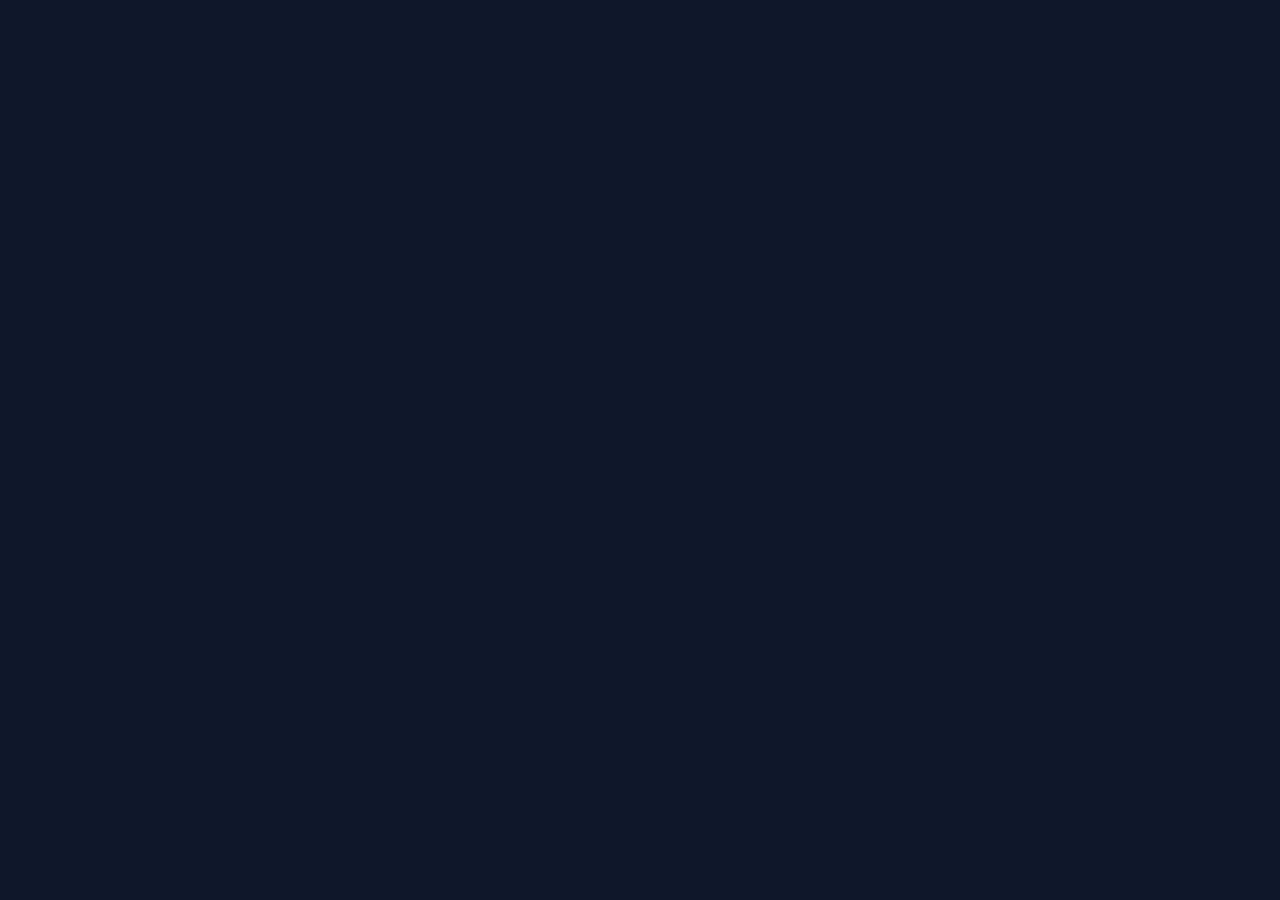
==== docs/index.html @ 6bbbca3d "add docs folder for GitHub Pages" ====
<!DOCTYPE html>
<html lang="en">
<head>
  <meta charset="UTF-8">
  <meta name="viewport" content="width=device-width, initial-scale=1.0">
  <title>SOC Alert Classification — SecureBERT 2.0</title>
  <link href="https://fonts.googleapis.com/css2?family=DM+Sans:wght@400;500;600;700&family=JetBrains+Mono:wght@400;500&display=swap" rel="stylesheet">
  <link rel="stylesheet" href="css/styles.css">
</head>
<body>
  <div id="app"></div>
  <script src="https://cdnjs.cloudflare.com/ajax/libs/react/18.2.0/umd/react.production.min.js"></script>
  <script src="https://cdnjs.cloudflare.com/ajax/libs/react-dom/18.2.0/umd/react-dom.production.min.js"></script>
  <script src="https://cdnjs.cloudflare.com/ajax/libs/babel-standalone/7.23.9/babel.min.js"></script>
  <script type="text/babel" src="js/sample_data.js"></script>
  <script type="text/babel" src="js/llm.js"></script>
  <script type="text/babel" src="js/components.js"></script>
  <script type="text/babel" src="js/app.js"></script>
</body>
</html>
---- docs/css/styles.css ----
* { margin: 0; padding: 0; box-sizing: border-box; }

body {
  background: #0f172a;
  color: #e2e8f0;
  font-family: 'DM Sans', sans-serif;
  padding: 24px;
  min-height: 100vh;
}

::-webkit-scrollbar { width: 6px; }
::-webkit-scrollbar-track { background: #1e293b; }
::-webkit-scrollbar-thumb { background: #475569; border-radius: 3px; }

.mono { font-family: 'JetBrains Mono', monospace; }
.container { max-width: 1280px; margin: 0 auto; }

/* ── Header ─────────────────────────────────────────────── */
.header { margin-bottom: 28px; }
.header h1 { font-size: 26px; font-weight: 700; color: #f1f5f9; display: inline; }
.header .model-tag { font-size: 13px; color: #64748b; font-family: 'JetBrains Mono', monospace; margin-left: 12px; }
.header .subtitle { font-size: 13px; color: #64748b; margin-top: 4px; }

/* ── Upload ─────────────────────────────────────────────── */
.upload-bar {
  display: flex;
  align-items: center;
  gap: 12px;
  padding: 12px 16px;
  background: #1e293b;
  border-radius: 10px;
  margin-bottom: 20px;
  border: 1px dashed #334155;
}
.upload-bar p { color: #94a3b8; font-size: 13px; flex: 1; }
.upload-btn {
  padding: 8px 20px;
  border-radius: 6px;
  border: 1px solid #6366f1;
  background: rgba(99, 102, 241, 0.1);
  color: #a5b4fc;
  font-size: 13px;
  font-weight: 500;
  cursor: pointer;
  font-family: 'DM Sans', sans-serif;
  transition: background 0.15s;
}
.upload-btn:hover { background: rgba(99, 102, 241, 0.2); }
.upload-status { font-size: 12px; color: #10b981; font-weight: 500; }

/* ── Stats ──────────────────────────────────────────────── */
.stats-grid { display: grid; grid-template-columns: repeat(4, 1fr); gap: 12px; margin-bottom: 24px; }
.stat-card { background: #1e293b; border-radius: 10px; padding: 16px 18px; }
.stat-card .label { font-size: 11px; color: #94a3b8; text-transform: uppercase; letter-spacing: 0.5px; margin-bottom: 6px; }
.stat-card .value { font-size: 28px; font-weight: 700; color: #f1f5f9; font-family: 'JetBrains Mono', monospace; }
.stat-card .sub { font-size: 12px; color: #64748b; margin-top: 2px; }
.stat-card.threat { border-left: 3px solid #ef4444; }
.stat-card.benign { border-left: 3px solid #10b981; }
.stat-card.accuracy { border-left: 3px solid #6366f1; }
.stat-card.speed { border-left: 3px solid #f59e0b; }

/* ── Filters ────────────────────────────────────────────── */
.filters { display: flex; gap: 8px; margin-bottom: 16px; flex-wrap: wrap; align-items: center; }
.filter-btn {
  padding: 6px 14px;
  border-radius: 6px;
  border: 1px solid #334155;
  background: transparent;
  color: #94a3b8;
  font-size: 13px;
  font-weight: 500;
  cursor: pointer;
  font-family: 'DM Sans', sans-serif;
  transition: all 0.15s;
}
.filter-btn:hover { border-color: #475569; color: #e2e8f0; }
.filter-btn.active { background: #334155; border-color: #475569; color: #f1f5f9; }
.divider { width: 1px; height: 24px; background: #334155; margin: 0 4px; }
.search-input {
  margin-left: auto;
  padding: 6px 12px;
  border-radius: 6px;
  border: 1px solid #334155;
  background: #0f172a;
  color: #e2e8f0;
  font-size: 13px;
  width: 220px;
  outline: none;
  font-family: 'DM Sans', sans-serif;
}
.search-input:focus { border-color: #6366f1; }
.result-count { font-size: 13px; color: #64748b; margin-bottom: 12px; }

/* ── Layout ─────────────────────────────────────────────── */
.main-layout { display: flex; gap: 16px; }
.table-section { flex: 1; transition: flex 0.2s; }
.table-section.with-detail { flex: 0 0 56%; }
.detail-section { flex: 0 0 42%; }

/* ── Alert Table ────────────────────────────────────────── */
.alert-table { background: #1e293b; border-radius: 10px; overflow: hidden; }
.table-header {
  display: grid;
  grid-template-columns: 54px 88px 1fr 96px 84px;
  padding: 10px 16px;
  border-bottom: 1px solid #334155;
  gap: 8px;
}
.table-header span {
  font-size: 11px;
  color: #94a3b8;
  text-transform: uppercase;
  letter-spacing: 0.5px;
  cursor: pointer;
  user-select: none;
  display: flex;
  align-items: center;
  gap: 3px;
}
.table-header span:hover { color: #e2e8f0; }
.table-body { max-height: 520px; overflow-y: auto; }

.alert-row {
  display: grid;
  grid-template-columns: 54px 88px 1fr 96px 84px;
  padding: 10px 16px;
  gap: 8px;
  border-bottom: 1px solid rgba(30, 41, 59, 0.6);
  cursor: pointer;
  align-items: center;
  transition: background 0.1s;
  border-left: 3px solid transparent;
}
.alert-row:hover { background: rgba(51, 65, 85, 0.3); }
.alert-row.selected { background: #334155; }
.alert-row.is-threat { border-left-color: #ef4444; }

.alert-row .id { font-size: 12px; color: #64748b; font-family: 'JetBrains Mono', monospace; }
.cat-badge { font-size: 11px; padding: 3px 8px; border-radius: 4px; font-weight: 600; text-align: center; }
.alert-text { font-size: 13px; color: #cbd5e1; overflow: hidden; text-overflow: ellipsis; white-space: nowrap; }
.conf-cell { text-align: center; }
.conf-value { font-size: 13px; font-family: 'JetBrains Mono', monospace; font-weight: 600; }
.conf-bar { width: 100%; height: 3px; background: #0f172a; border-radius: 2px; margin-top: 3px; }
.conf-bar-fill { height: 100%; border-radius: 2px; }
.verdict-badge { font-size: 12px; font-weight: 600; text-align: center; padding: 4px 10px; border-radius: 5px; }

/* ── Detail Panel ───────────────────────────────────────── */
.detail-panel { background: #1e293b; border-radius: 10px; padding: 20px; max-height: 580px; overflow-y: auto; }
.detail-top { display: flex; justify-content: space-between; align-items: flex-start; margin-bottom: 16px; }
.close-btn { background: none; border: none; color: #64748b; cursor: pointer; font-size: 20px; line-height: 1; padding: 0; }
.close-btn:hover { color: #e2e8f0; }
.detail-label { font-size: 11px; color: #94a3b8; text-transform: uppercase; letter-spacing: 0.5px; margin-bottom: 8px; }
.detail-alert-text {
  font-size: 13px;
  color: #cbd5e1;
  background: #0f172a;
  border-radius: 8px;
  padding: 12px;
  margin-bottom: 16px;
  font-family: 'JetBrains Mono', monospace;
  line-height: 1.6;
  word-break: break-all;
  max-height: 100px;
  overflow-y: auto;
}
.detail-metrics { display: grid; grid-template-columns: 1fr 1fr; gap: 8px; margin-bottom: 16px; }
.detail-metric { background: #0f172a; border-radius: 8px; padding: 10px; }
.detail-metric .dm-label { font-size: 11px; color: #64748b; margin-bottom: 2px; }
.detail-metric .dm-value { font-size: 20px; font-weight: 700; font-family: 'JetBrains Mono', monospace; }

.key-field { display: flex; gap: 8px; margin-bottom: 4px; font-size: 13px; }
.key-field .kf-label { color: #64748b; min-width: 110px; flex-shrink: 0; }
.key-field .kf-value { color: #cbd5e1; font-family: 'JetBrains Mono', monospace; font-size: 12px; }

.assessment-box {
  font-size: 13px;
  color: #e2e8f0;
  background: #0f172a;
  border-radius: 8px;
  padding: 12px;
  margin-bottom: 16px;
  line-height: 1.6;
}
.assessment-box.threat { border-left: 3px solid #ef4444; }
.assessment-box.benign { border-left: 3px solid #10b981; }
.assessment-box.ai { border-left: 3px solid #6366f1; }

.ai-btn {
  width: 100%;
  padding: 10px 16px;
  border-radius: 8px;
  border: 1px solid #475569;
  background: #1e293b;
  color: #e2e8f0;
  font-size: 13px;
  font-weight: 500;
  cursor: pointer;
  font-family: 'DM Sans', sans-serif;
  transition: all 0.15s;
}
.ai-btn:hover { background: #334155; }
.ai-btn:disabled { background: #334155; color: #64748b; cursor: not-allowed; }

/* ── Responsive ─────────────────────────────────────────── */
@media (max-width: 900px) {
  .stats-grid { grid-template-columns: repeat(2, 1fr); }
  .main-layout { flex-direction: column; }
  .table-section.with-detail { flex: 1; }
  .detail-section { flex: 1; }
}
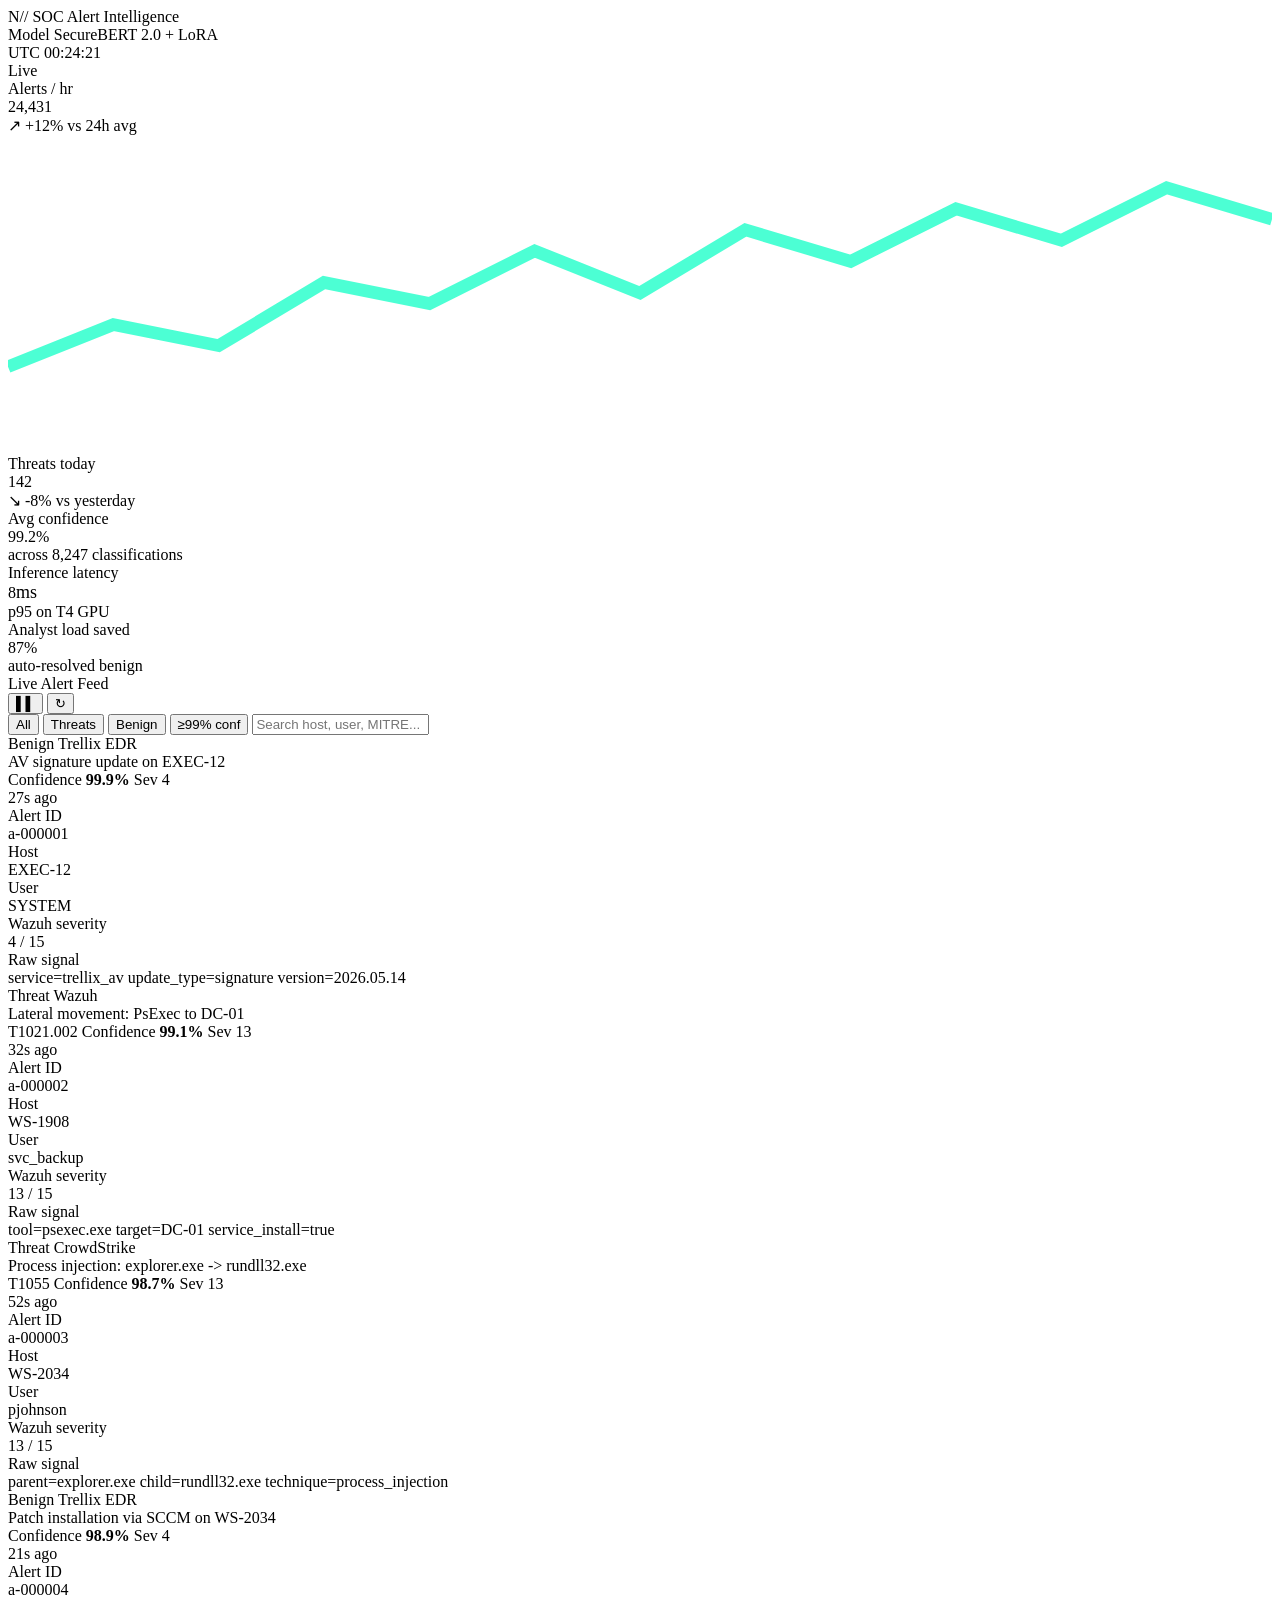
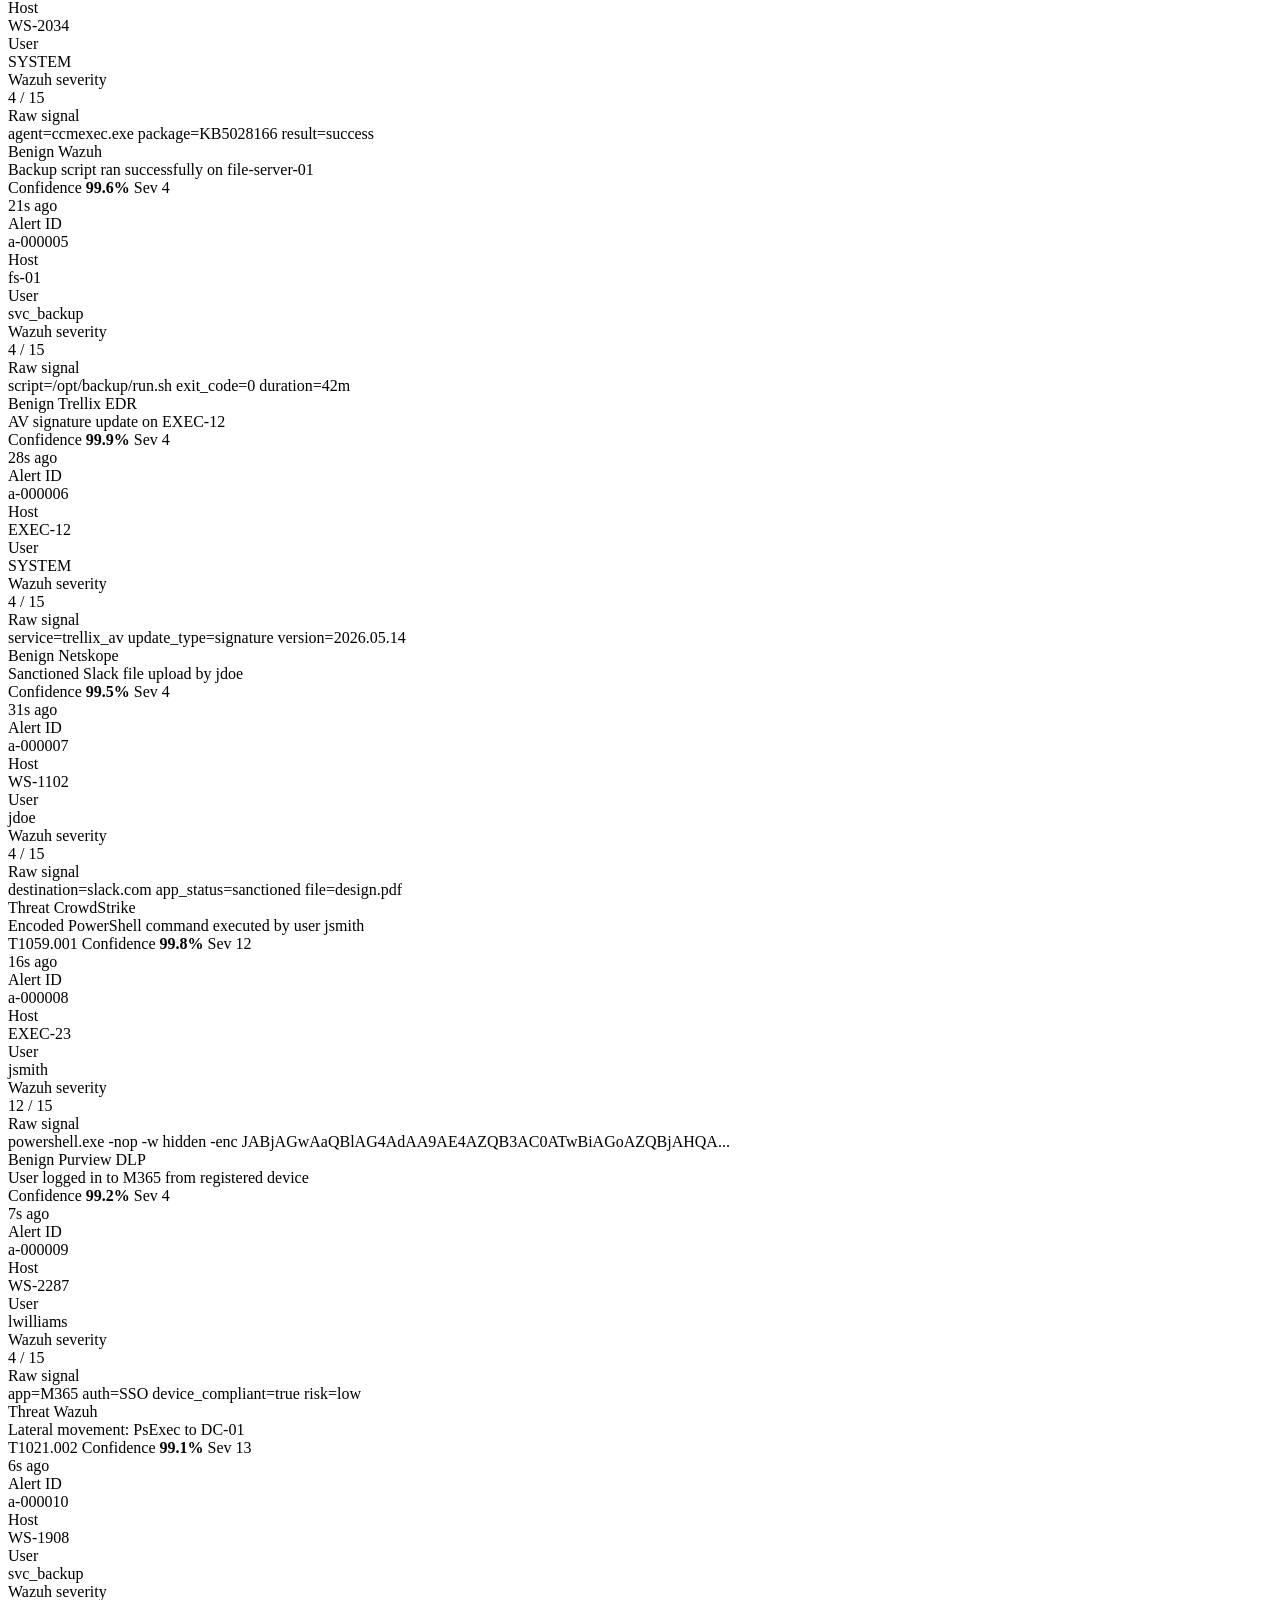
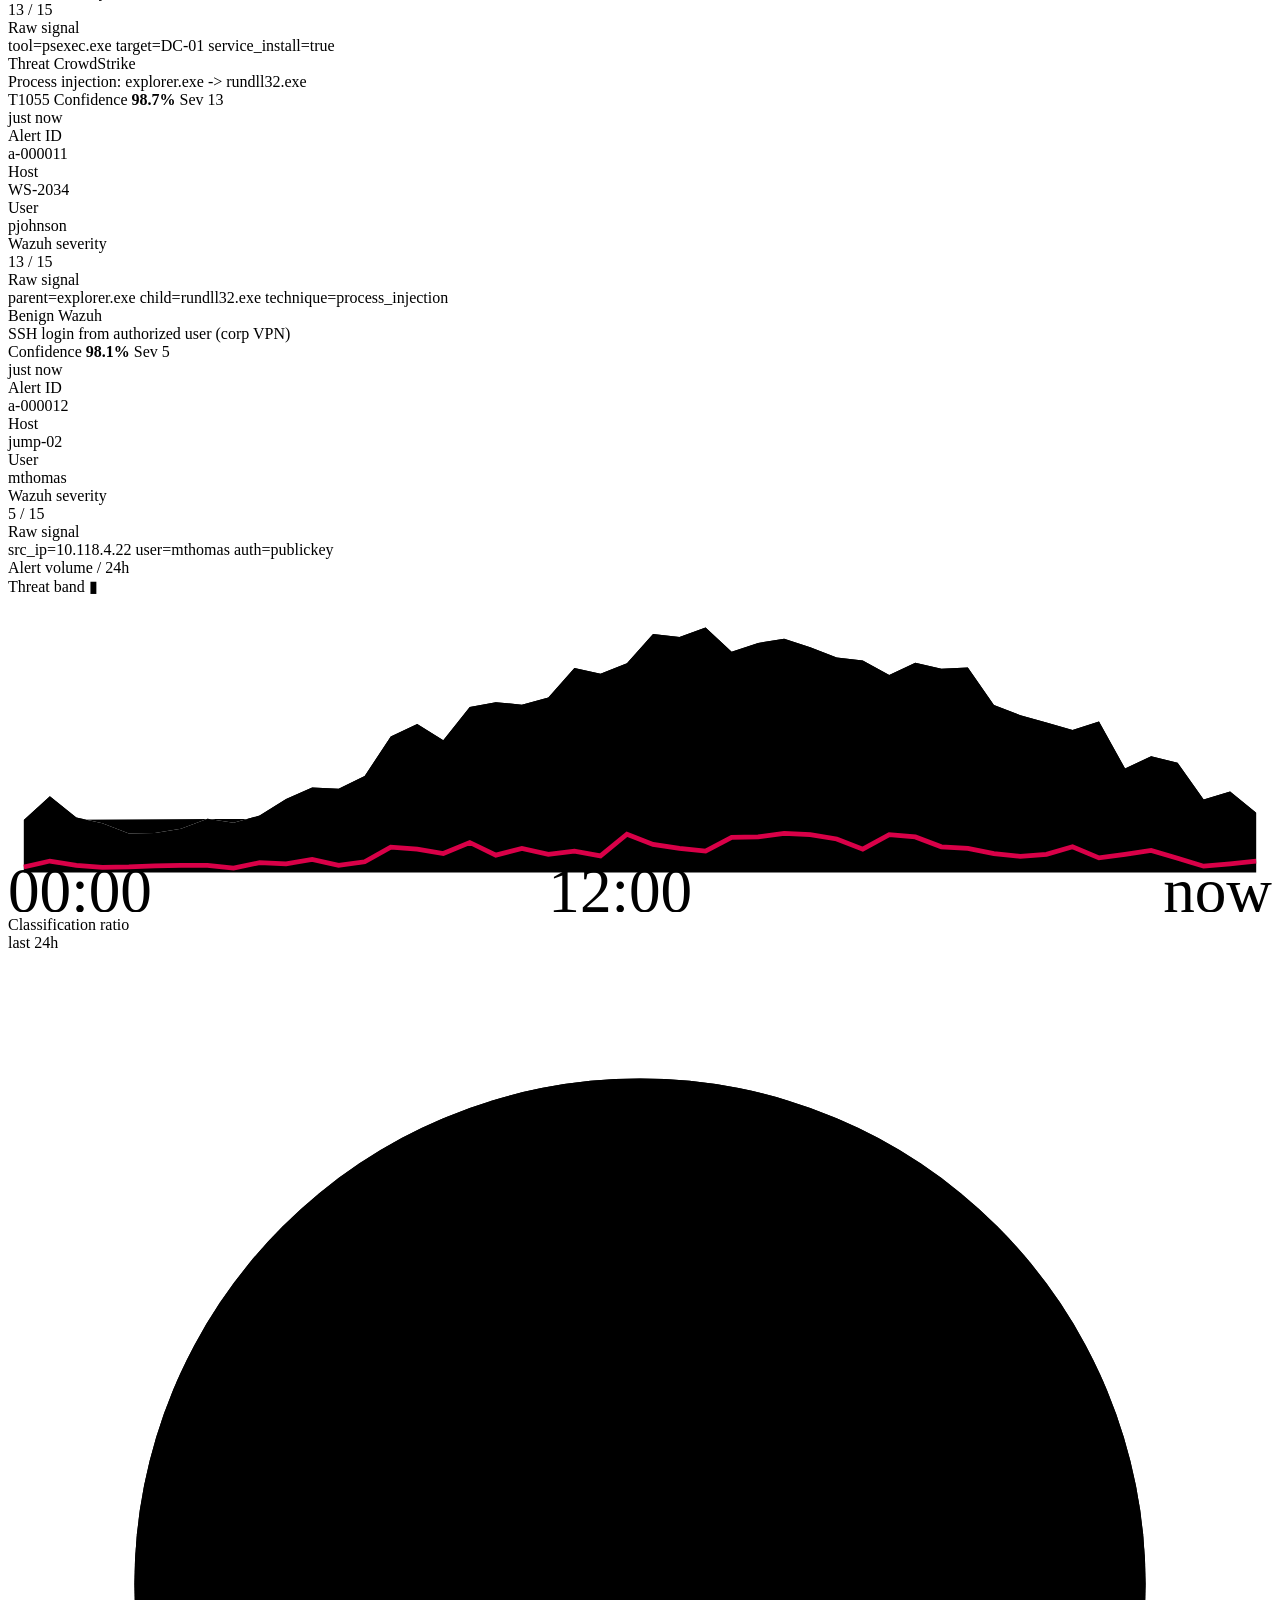
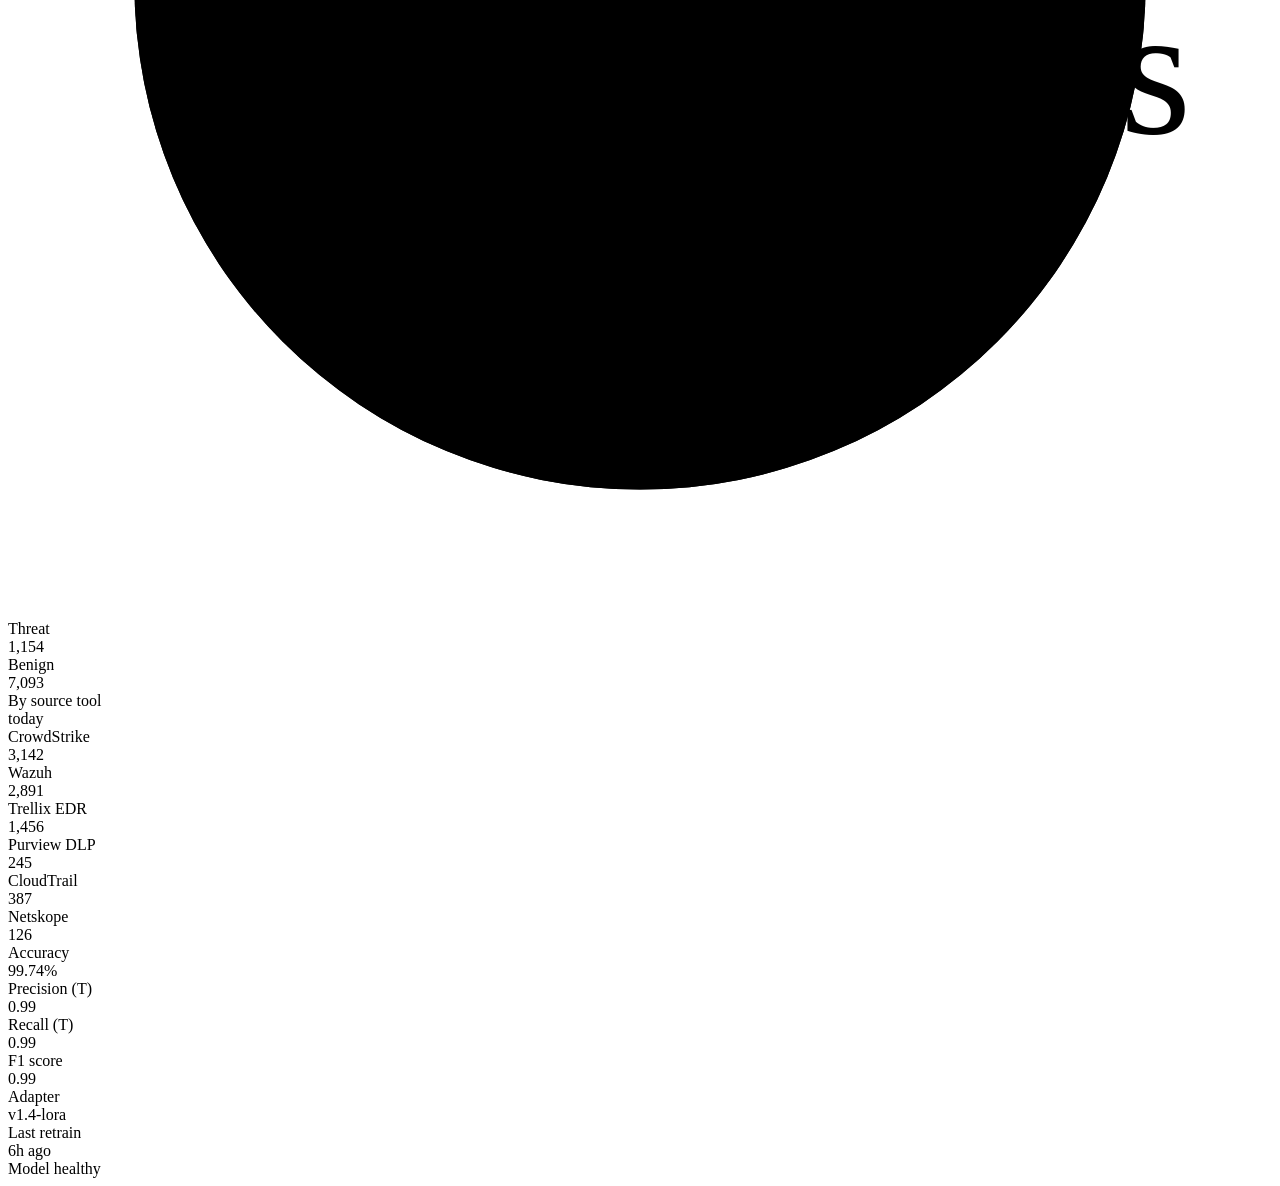
==== commit e0f8bc43: "feat(dashboard): cyberpunk SOC monitoring view with live feed simulation" ====
--- a/docs/index.html
+++ b/docs/index.html
@@ -1,20 +1,201 @@
 <!DOCTYPE html>
 <html lang="en">
 <head>
-  <meta charset="UTF-8">
-  <meta name="viewport" content="width=device-width, initial-scale=1.0">
-  <title>SOC Alert Classification — SecureBERT 2.0</title>
-  <link href="https://fonts.googleapis.com/css2?family=DM+Sans:wght@400;500;600;700&family=JetBrains+Mono:wght@400;500&display=swap" rel="stylesheet">
-  <link rel="stylesheet" href="css/styles.css">
+<meta charset="UTF-8">
+<meta name="viewport" content="width=device-width, initial-scale=1.0">
+<title>NAVITAS SOC // ALERT INTELLIGENCE</title>
+
+<link rel="preconnect" href="https://fonts.googleapis.com">
+<link rel="preconnect" href="https://fonts.gstatic.com" crossorigin>
+<link href="https://fonts.googleapis.com/css2?family=JetBrains+Mono:wght@300;400;500;600;700;800&family=Space+Mono:wght@400;700&display=swap" rel="stylesheet">
+
+<link rel="stylesheet" href="css/style.css">
 </head>
 <body>
-  <div id="app"></div>
-  <script src="https://cdnjs.cloudflare.com/ajax/libs/react/18.2.0/umd/react.production.min.js"></script>
-  <script src="https://cdnjs.cloudflare.com/ajax/libs/react-dom/18.2.0/umd/react-dom.production.min.js"></script>
-  <script src="https://cdnjs.cloudflare.com/ajax/libs/babel-standalone/7.23.9/babel.min.js"></script>
-  <script type="text/babel" src="js/sample_data.js"></script>
-  <script type="text/babel" src="js/llm.js"></script>
-  <script type="text/babel" src="js/components.js"></script>
-  <script type="text/babel" src="js/app.js"></script>
+<div class="app">
+
+  <header class="header">
+    <div class="brand">
+      <span class="brand-mark">N//</span>
+      <span class="brand-text">SOC Alert Intelligence</span>
+    </div>
+    <div class="header-meta">
+      <div class="meta-item">
+        <span class="meta-label">Model</span>
+        <span class="meta-value">SecureBERT 2.0 + LoRA</span>
+      </div>
+      <div class="meta-item">
+        <span class="meta-label">UTC</span>
+        <span class="meta-value" id="clock">--:--:--</span>
+      </div>
+      <div class="status">
+        <span class="status-dot"></span>
+        <span class="status-text">Live</span>
+      </div>
+    </div>
+  </header>
+
+  <section class="kpis">
+    <div class="kpi">
+      <div class="kpi-label">Alerts / hr</div>
+      <div class="kpi-value" id="kpi-volume">24,431</div>
+      <div class="kpi-meta">
+        <span class="kpi-delta up">&#8599; +12%</span>
+        <span>vs 24h avg</span>
+      </div>
+      <svg class="kpi-sparkline" viewBox="0 0 120 30" preserveAspectRatio="none">
+        <polyline points="0,22 10,18 20,20 30,14 40,16 50,11 60,15 70,9 80,12 90,7 100,10 110,5 120,8"
+          fill="none" stroke="#00ffc2" stroke-width="1.2" opacity="0.7"/>
+      </svg>
+    </div>
+    <div class="kpi">
+      <div class="kpi-label">Threats today</div>
+      <div class="kpi-value threat" id="kpi-threats">142</div>
+      <div class="kpi-meta">
+        <span class="kpi-delta down">&#8600; -8%</span>
+        <span>vs yesterday</span>
+      </div>
+    </div>
+    <div class="kpi">
+      <div class="kpi-label">Avg confidence</div>
+      <div class="kpi-value accent">99.2%</div>
+      <div class="kpi-meta">
+        <span>across 8,247 classifications</span>
+      </div>
+    </div>
+    <div class="kpi">
+      <div class="kpi-label">Inference latency</div>
+      <div class="kpi-value">8<span style="font-size:18px;color:var(--text-secondary)">ms</span></div>
+      <div class="kpi-meta">
+        <span>p95 on T4 GPU</span>
+      </div>
+    </div>
+    <div class="kpi">
+      <div class="kpi-label">Analyst load saved</div>
+      <div class="kpi-value accent">87%</div>
+      <div class="kpi-meta">
+        <span>auto-resolved benign</span>
+      </div>
+    </div>
+  </section>
+
+  <main class="main">
+
+    <div class="panel feed">
+      <div class="panel-header">
+        <div class="panel-title">Live Alert Feed</div>
+        <div class="panel-actions">
+          <button class="btn-icon active" id="play-toggle" title="Pause feed">&#9612;&#9612;</button>
+          <button class="btn-icon" id="refresh" title="Refresh">&#8635;</button>
+        </div>
+      </div>
+      <div class="feed-filters">
+        <button class="filter-chip active" data-filter="all">All</button>
+        <button class="filter-chip" data-filter="threat">Threats</button>
+        <button class="filter-chip" data-filter="benign">Benign</button>
+        <button class="filter-chip" data-filter="high">&#8805;99% conf</button>
+        <input type="text" class="search-input" placeholder="Search host, user, MITRE..." id="search">
+      </div>
+      <div class="feed-list" id="feed-list"></div>
+    </div>
+
+    <div class="panel charts">
+
+      <div class="chart-block">
+        <div class="chart-title-row">
+          <div class="chart-title">Alert volume / 24h</div>
+          <div class="chart-subtitle">Threat band <span style="color:var(--threat)">&#9646;</span></div>
+        </div>
+        <svg class="volume-chart" viewBox="0 0 320 80" preserveAspectRatio="none">
+          <defs>
+            <linearGradient id="volumeGradient" x1="0" y1="0" x2="0" y2="1">
+              <stop offset="0%" stop-color="#00ffc2" stop-opacity="0.35"/>
+              <stop offset="100%" stop-color="#00ffc2" stop-opacity="0"/>
+            </linearGradient>
+          </defs>
+          <line class="axis-line" x1="0" y1="70" x2="320" y2="70"/>
+          <path id="volume-area" class="area" d=""/>
+          <polyline id="volume-line" class="line" points=""/>
+          <polyline id="threat-line" points="" fill="none" stroke="#ff0055" stroke-width="1.2" opacity="0.85"/>
+          <text class="axis-label" x="0" y="80">00:00</text>
+          <text class="axis-label" x="155" y="80" text-anchor="middle">12:00</text>
+          <text class="axis-label" x="320" y="80" text-anchor="end">now</text>
+        </svg>
+      </div>
+
+      <div class="chart-block">
+        <div class="chart-title-row">
+          <div class="chart-title">Classification ratio</div>
+          <div class="chart-subtitle">last 24h</div>
+        </div>
+        <div class="donut-wrap">
+          <svg class="donut" viewBox="0 0 110 110">
+            <circle class="ring-bg" cx="55" cy="55" r="44"/>
+            <circle class="ring-threat" cx="55" cy="55" r="44"
+              stroke-dasharray="276.46" stroke-dashoffset="237" transform="rotate(-90 55 55)"/>
+            <g class="donut-center">
+              <text class="pct" x="55" y="52">14%</text>
+              <text class="lbl" x="55" y="68">Threats</text>
+            </g>
+          </svg>
+          <div class="donut-legend">
+            <div class="legend-row">
+              <div class="legend-label"><span class="legend-dot threat"></span>Threat</div>
+              <div class="legend-value">1,154</div>
+            </div>
+            <div class="legend-row">
+              <div class="legend-label"><span class="legend-dot benign"></span>Benign</div>
+              <div class="legend-value">7,093</div>
+            </div>
+          </div>
+        </div>
+      </div>
+
+      <div class="chart-block">
+        <div class="chart-title-row">
+          <div class="chart-title">By source tool</div>
+          <div class="chart-subtitle">today</div>
+        </div>
+        <div class="sources" id="sources"></div>
+      </div>
+
+    </div>
+  </main>
+
+  <section class="health-bar">
+    <div class="health-item">
+      <div class="health-label">Accuracy</div>
+      <div class="health-value good">99.74%</div>
+    </div>
+    <div class="health-item">
+      <div class="health-label">Precision (T)</div>
+      <div class="health-value">0.99</div>
+    </div>
+    <div class="health-item">
+      <div class="health-label">Recall (T)</div>
+      <div class="health-value">0.99</div>
+    </div>
+    <div class="health-item">
+      <div class="health-label">F1 score</div>
+      <div class="health-value">0.99</div>
+    </div>
+    <div class="health-item">
+      <div class="health-label">Adapter</div>
+      <div class="health-value">v1.4-lora</div>
+    </div>
+    <div class="health-item">
+      <div class="health-label">Last retrain</div>
+      <div class="health-value">6h ago</div>
+    </div>
+    <div class="health-status">
+      <span class="health-status-dot"></span>
+      <span class="health-status-text">Model healthy</span>
+    </div>
+  </section>
+
+</div>
+
+<script src="js/data.js"></script>
+<script src="js/dashboard.js"></script>
 </body>
 </html>
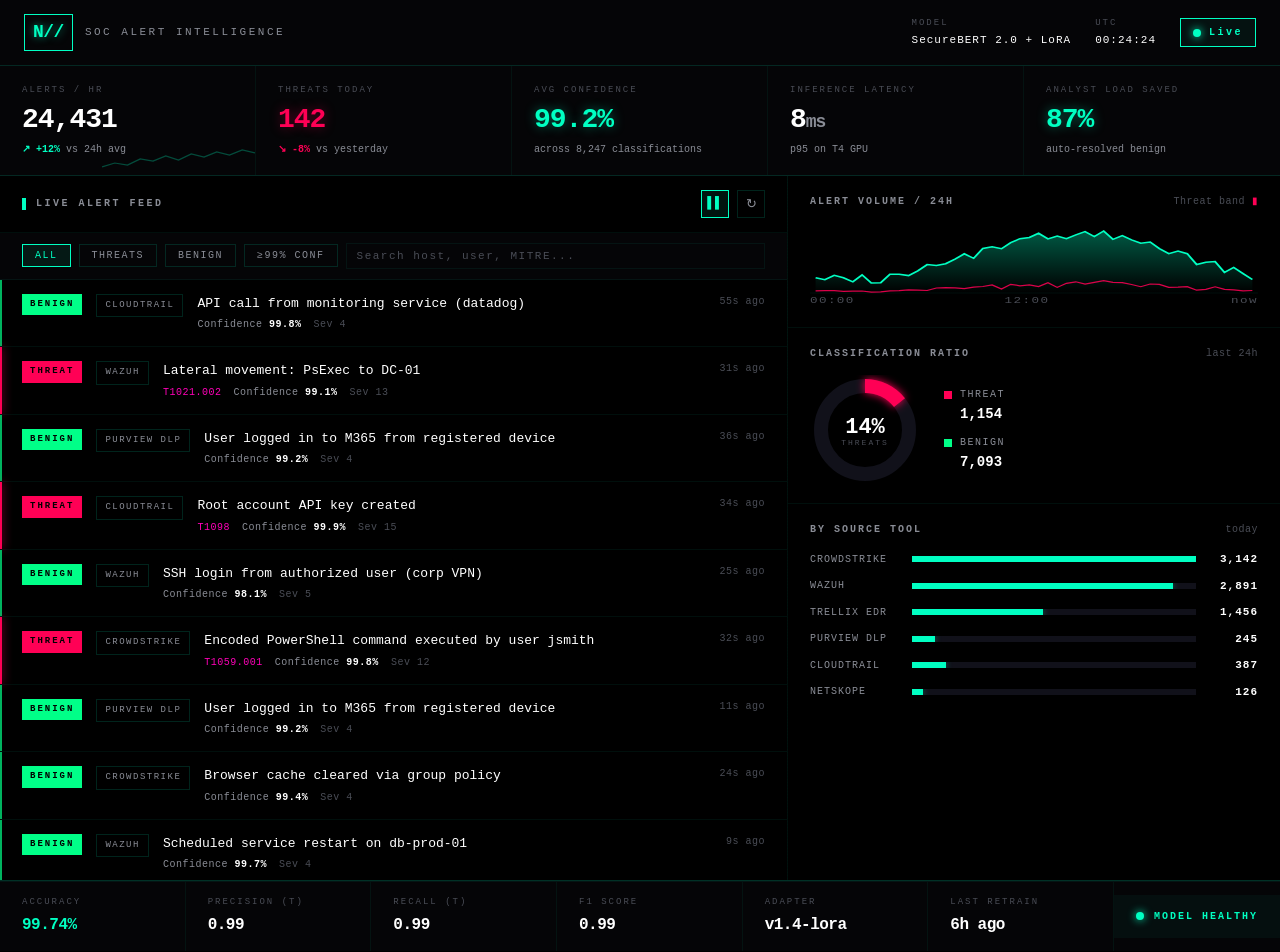
==== commit fc1dca9c: "css file name fixed" ====
--- a/docs/index.html
+++ b/docs/index.html
@@ -9,7 +9,7 @@
 <link rel="preconnect" href="https://fonts.gstatic.com" crossorigin>
 <link href="https://fonts.googleapis.com/css2?family=JetBrains+Mono:wght@300;400;500;600;700;800&family=Space+Mono:wght@400;700&display=swap" rel="stylesheet">
 
-<link rel="stylesheet" href="css/style.css">
+<link rel="stylesheet" href="css/styles.css">
 </head>
 <body>
 <div class="app">
--- a/docs/css/styles.css
+++ b/docs/css/styles.css
@@ -0,0 +1,931 @@
+/* ============================================================
+   NAVITAS SOC // ALERT INTELLIGENCE — STYLESHEET
+   ------------------------------------------------------------
+   Section index:
+     1. Theme tokens (CSS variables)
+     2. Base / reset
+     3. Atmosphere overlays (scanlines, glow)
+     4. Header
+     5. KPI strip
+     6. Main grid + panel chrome
+     7. Filters + search
+     8. Alert rows
+     9. Charts (volume, donut, sources)
+    10. Health footer
+    11. Responsive breakpoints
+    12. Micro-animations
+   ============================================================ */
+
+
+/* ============ 1. THEME TOKENS ============ */
+:root {
+  --bg: #000000;
+  --surface-0: #050507;
+  --surface-1: #0a0a0f;
+  --surface-2: #11111a;
+  --border-dim: rgba(0, 255, 194, 0.06);
+  --border: rgba(0, 255, 194, 0.14);
+  --border-bright: rgba(0, 255, 194, 0.32);
+  --text-primary: #ffffff;
+  --text-secondary: #8a8d96;
+  --text-dim: #4a4d56;
+  --accent: #00ffc2;
+  --accent-dim: #007a5d;
+  --threat: #ff0055;
+  --threat-dim: #80002a;
+  --benign: #00ff88;
+  --benign-dim: #007a40;
+  --warning: #ff00b8;
+  --amber: #ffb800;
+}
+
+
+/* ============ 2. BASE / RESET ============ */
+* {
+  margin: 0;
+  padding: 0;
+  box-sizing: border-box;
+}
+
+html, body {
+  background: var(--bg);
+  color: var(--text-primary);
+  font-family: 'JetBrains Mono', ui-monospace, 'SF Mono', monospace;
+  font-size: 13px;
+  line-height: 1.5;
+  -webkit-font-smoothing: antialiased;
+  overflow-x: hidden;
+  min-height: 100vh;
+}
+
+
+/* ============ 3. ATMOSPHERE OVERLAYS ============ */
+body::before {
+  content: '';
+  position: fixed;
+  inset: 0;
+  background-image: repeating-linear-gradient(
+    0deg,
+    rgba(0, 255, 194, 0.015) 0,
+    rgba(0, 255, 194, 0.015) 1px,
+    transparent 1px,
+    transparent 3px
+  );
+  pointer-events: none;
+  z-index: 1;
+}
+
+body::after {
+  content: '';
+  position: fixed;
+  inset: 0;
+  background: radial-gradient(ellipse at top, rgba(0, 255, 194, 0.04) 0%, transparent 50%);
+  pointer-events: none;
+  z-index: 0;
+}
+
+.app {
+  position: relative;
+  z-index: 2;
+  display: flex;
+  flex-direction: column;
+  min-height: 100vh;
+}
+
+
+/* ============ 4. HEADER ============ */
+.header {
+  display: flex;
+  align-items: center;
+  justify-content: space-between;
+  padding: 14px 24px;
+  border-bottom: 1px solid var(--border);
+  background: var(--surface-0);
+  position: sticky;
+  top: 0;
+  z-index: 10;
+}
+
+.brand {
+  display: flex;
+  align-items: center;
+  gap: 12px;
+}
+
+.brand-mark {
+  font-family: 'Space Mono', monospace;
+  font-weight: 700;
+  font-size: 18px;
+  color: var(--accent);
+  letter-spacing: -0.5px;
+  padding: 4px 8px;
+  border: 1px solid var(--accent);
+  text-shadow: 0 0 8px rgba(0, 255, 194, 0.6);
+}
+
+.brand-text {
+  font-size: 11px;
+  font-weight: 500;
+  letter-spacing: 2.5px;
+  color: var(--text-secondary);
+  text-transform: uppercase;
+}
+
+.header-meta {
+  display: flex;
+  align-items: center;
+  gap: 24px;
+  font-size: 11px;
+  letter-spacing: 1px;
+}
+
+.meta-item {
+  display: flex;
+  flex-direction: column;
+  gap: 2px;
+}
+
+.meta-label {
+  color: var(--text-dim);
+  font-size: 9px;
+  text-transform: uppercase;
+  letter-spacing: 2px;
+}
+
+.meta-value {
+  color: var(--text-primary);
+  font-weight: 500;
+}
+
+.status {
+  display: flex;
+  align-items: center;
+  gap: 8px;
+  padding: 6px 12px;
+  border: 1px solid var(--accent);
+  background: rgba(0, 255, 194, 0.05);
+}
+
+.status-dot {
+  width: 8px;
+  height: 8px;
+  background: var(--accent);
+  border-radius: 50%;
+  box-shadow: 0 0 8px var(--accent);
+  animation: pulse 1.6s ease-in-out infinite;
+}
+
+.status-text {
+  font-size: 10px;
+  font-weight: 700;
+  letter-spacing: 2.5px;
+  color: var(--accent);
+}
+
+
+/* ============ 5. KPI STRIP ============ */
+.kpis {
+  display: grid;
+  grid-template-columns: repeat(5, 1fr);
+  gap: 0;
+  border-bottom: 1px solid var(--border);
+  background: var(--surface-0);
+}
+
+.kpi {
+  padding: 18px 22px;
+  border-right: 1px solid var(--border-dim);
+  position: relative;
+  overflow: hidden;
+}
+
+.kpi:last-child {
+  border-right: none;
+}
+
+.kpi-label {
+  font-size: 9px;
+  font-weight: 500;
+  letter-spacing: 2px;
+  color: var(--text-dim);
+  text-transform: uppercase;
+  margin-bottom: 8px;
+}
+
+.kpi-value {
+  font-family: 'Space Mono', monospace;
+  font-size: 28px;
+  font-weight: 700;
+  color: var(--text-primary);
+  letter-spacing: -1px;
+  line-height: 1;
+}
+
+.kpi-value.accent {
+  color: var(--accent);
+  text-shadow: 0 0 12px rgba(0, 255, 194, 0.4);
+}
+
+.kpi-value.threat {
+  color: var(--threat);
+  text-shadow: 0 0 12px rgba(255, 0, 85, 0.4);
+}
+
+.kpi-meta {
+  display: flex;
+  align-items: center;
+  gap: 6px;
+  margin-top: 8px;
+  font-size: 10px;
+  color: var(--text-secondary);
+}
+
+.kpi-delta {
+  font-weight: 600;
+}
+
+.kpi-delta.up { color: var(--accent); }
+.kpi-delta.down { color: var(--threat); }
+
+.kpi-sparkline {
+  position: absolute;
+  bottom: 0;
+  right: 0;
+  width: 60%;
+  height: 30px;
+  opacity: 0.4;
+}
+
+
+/* ============ 6. MAIN GRID + PANEL CHROME ============ */
+.main {
+  flex: 1;
+  display: grid;
+  grid-template-columns: 1.6fr 1fr;
+  gap: 1px;
+  background: var(--border-dim);
+  border-bottom: 1px solid var(--border);
+}
+
+.panel {
+  background: var(--bg);
+  display: flex;
+  flex-direction: column;
+}
+
+.panel-header {
+  display: flex;
+  align-items: center;
+  justify-content: space-between;
+  padding: 14px 22px;
+  border-bottom: 1px solid var(--border-dim);
+}
+
+.panel-title {
+  display: flex;
+  align-items: center;
+  gap: 10px;
+  font-size: 10px;
+  font-weight: 600;
+  letter-spacing: 2.5px;
+  color: var(--text-secondary);
+  text-transform: uppercase;
+}
+
+.panel-title::before {
+  content: '';
+  width: 4px;
+  height: 12px;
+  background: var(--accent);
+}
+
+.panel-actions {
+  display: flex;
+  gap: 8px;
+}
+
+.btn-icon {
+  width: 28px;
+  height: 28px;
+  display: flex;
+  align-items: center;
+  justify-content: center;
+  background: transparent;
+  border: 1px solid var(--border);
+  color: var(--text-secondary);
+  cursor: pointer;
+  font-family: inherit;
+  font-size: 13px;
+  transition: all 0.15s;
+}
+
+.btn-icon:hover {
+  border-color: var(--accent);
+  color: var(--accent);
+}
+
+.btn-icon.active {
+  border-color: var(--accent);
+  color: var(--accent);
+  background: rgba(0, 255, 194, 0.08);
+}
+
+
+/* ============ 7. FILTERS + SEARCH ============ */
+.feed-filters {
+  display: flex;
+  align-items: center;
+  gap: 8px;
+  padding: 10px 22px;
+  border-bottom: 1px solid var(--border-dim);
+  background: var(--surface-0);
+}
+
+.filter-chip {
+  padding: 5px 12px;
+  background: transparent;
+  border: 1px solid var(--border);
+  color: var(--text-secondary);
+  font-family: inherit;
+  font-size: 10px;
+  letter-spacing: 1.5px;
+  text-transform: uppercase;
+  cursor: pointer;
+  transition: all 0.15s;
+}
+
+.filter-chip:hover {
+  border-color: var(--border-bright);
+  color: var(--text-primary);
+}
+
+.filter-chip.active {
+  border-color: var(--accent);
+  background: rgba(0, 255, 194, 0.08);
+  color: var(--accent);
+}
+
+.filter-chip.active.threats {
+  border-color: var(--threat);
+  background: rgba(255, 0, 85, 0.08);
+  color: var(--threat);
+}
+
+.search-input {
+  flex: 1;
+  background: transparent;
+  border: 1px solid var(--border-dim);
+  color: var(--text-primary);
+  font-family: inherit;
+  font-size: 11px;
+  padding: 6px 10px;
+  letter-spacing: 1px;
+  outline: none;
+  transition: border-color 0.15s;
+}
+
+.search-input:focus {
+  border-color: var(--accent);
+}
+
+.search-input::placeholder {
+  color: var(--text-dim);
+  letter-spacing: 1.5px;
+}
+
+
+/* ============ 8. ALERT ROWS ============ */
+.feed-list {
+  flex: 1;
+  overflow-y: auto;
+  max-height: 600px;
+}
+
+.feed-list::-webkit-scrollbar {
+  width: 8px;
+}
+
+.feed-list::-webkit-scrollbar-track {
+  background: var(--surface-0);
+}
+
+.feed-list::-webkit-scrollbar-thumb {
+  background: var(--border);
+}
+
+.alert {
+  display: grid;
+  grid-template-columns: auto auto 1fr auto;
+  align-items: start;
+  gap: 14px;
+  padding: 14px 22px;
+  border-bottom: 1px solid var(--border-dim);
+  cursor: pointer;
+  transition: background 0.15s;
+  position: relative;
+  animation: slideIn 0.35s ease-out;
+}
+
+.alert:hover {
+  background: var(--surface-0);
+}
+
+.alert.expanded {
+  background: var(--surface-1);
+}
+
+.alert::before {
+  content: '';
+  position: absolute;
+  left: 0;
+  top: 0;
+  bottom: 0;
+  width: 2px;
+  background: var(--threat);
+  opacity: 0;
+}
+
+.alert.threat::before {
+  background: var(--threat);
+  opacity: 1;
+  box-shadow: 0 0 10px var(--threat);
+}
+
+.alert.benign::before {
+  background: var(--benign);
+  opacity: 0.7;
+}
+
+.badge {
+  font-size: 9px;
+  font-weight: 700;
+  letter-spacing: 2px;
+  padding: 4px 8px;
+  text-transform: uppercase;
+  white-space: nowrap;
+}
+
+.badge.threat {
+  background: var(--threat);
+  color: #000;
+}
+
+.badge.benign {
+  background: var(--benign);
+  color: #000;
+}
+
+.badge.source {
+  background: transparent;
+  border: 1px solid var(--border);
+  color: var(--text-secondary);
+  font-weight: 500;
+  letter-spacing: 1.5px;
+}
+
+.alert-content {
+  min-width: 0;
+}
+
+.alert-title {
+  font-size: 13px;
+  color: var(--text-primary);
+  font-weight: 500;
+  overflow: hidden;
+  text-overflow: ellipsis;
+  white-space: nowrap;
+}
+
+.alert-meta {
+  display: flex;
+  align-items: center;
+  gap: 12px;
+  margin-top: 4px;
+  font-size: 10px;
+  color: var(--text-dim);
+  letter-spacing: 0.5px;
+}
+
+.alert-meta .mitre {
+  color: var(--warning);
+  font-weight: 500;
+}
+
+.alert-meta .confidence {
+  color: var(--text-secondary);
+}
+
+.alert-meta .confidence strong {
+  color: var(--text-primary);
+  font-weight: 600;
+}
+
+.alert-time {
+  font-size: 10px;
+  color: var(--text-dim);
+  white-space: nowrap;
+  letter-spacing: 0.5px;
+  text-align: right;
+  min-width: 60px;
+}
+
+.alert-detail {
+  display: none;
+  grid-column: 1 / -1;
+  padding: 16px 0 4px;
+  margin-top: 8px;
+  border-top: 1px solid var(--border-dim);
+}
+
+.alert.expanded .alert-detail {
+  display: grid;
+  grid-template-columns: 1fr 1fr;
+  gap: 16px 32px;
+}
+
+.detail-field {
+  display: flex;
+  flex-direction: column;
+  gap: 4px;
+}
+
+.detail-label {
+  font-size: 9px;
+  letter-spacing: 2px;
+  color: var(--text-dim);
+  text-transform: uppercase;
+}
+
+.detail-value {
+  font-size: 11px;
+  color: var(--text-primary);
+  word-break: break-all;
+}
+
+.detail-value.raw {
+  font-family: 'JetBrains Mono', monospace;
+  font-size: 10px;
+  color: var(--text-secondary);
+  background: var(--surface-1);
+  padding: 8px 10px;
+  border-left: 2px solid var(--accent);
+  white-space: pre-wrap;
+}
+
+.detail-field.full {
+  grid-column: 1 / -1;
+}
+
+
+/* ============ 9. CHARTS (volume, donut, sources) ============ */
+.charts {
+  display: flex;
+  flex-direction: column;
+}
+
+.chart-block {
+  padding: 18px 22px;
+  border-bottom: 1px solid var(--border-dim);
+}
+
+.chart-block:last-child {
+  border-bottom: none;
+  flex: 1;
+}
+
+.chart-title-row {
+  display: flex;
+  align-items: baseline;
+  justify-content: space-between;
+  margin-bottom: 14px;
+}
+
+.chart-title {
+  font-size: 10px;
+  font-weight: 600;
+  letter-spacing: 2px;
+  color: var(--text-secondary);
+  text-transform: uppercase;
+}
+
+.chart-subtitle {
+  font-size: 10px;
+  color: var(--text-dim);
+  letter-spacing: 0.5px;
+}
+
+/* Volume area chart */
+.volume-chart {
+  width: 100%;
+  height: 80px;
+}
+
+.volume-chart .area {
+  fill: url(#volumeGradient);
+}
+
+.volume-chart .line {
+  fill: none;
+  stroke: var(--accent);
+  stroke-width: 1.5;
+}
+
+.volume-chart .axis-line {
+  stroke: var(--border-dim);
+  stroke-width: 1;
+}
+
+.volume-chart .axis-label {
+  fill: var(--text-dim);
+  font-family: 'JetBrains Mono', monospace;
+  font-size: 9px;
+  letter-spacing: 1px;
+}
+
+/* Donut */
+.donut-wrap {
+  display: flex;
+  align-items: center;
+  gap: 24px;
+}
+
+.donut {
+  width: 110px;
+  height: 110px;
+  flex-shrink: 0;
+}
+
+.donut .ring-bg {
+  fill: none;
+  stroke: var(--surface-2);
+  stroke-width: 14;
+}
+
+.donut .ring-threat {
+  fill: none;
+  stroke: var(--threat);
+  stroke-width: 14;
+  stroke-linecap: butt;
+  filter: drop-shadow(0 0 4px var(--threat));
+}
+
+.donut-center {
+  text-anchor: middle;
+  dominant-baseline: middle;
+}
+
+.donut-center .pct {
+  font-family: 'Space Mono', monospace;
+  font-size: 22px;
+  font-weight: 700;
+  fill: var(--text-primary);
+}
+
+.donut-center .lbl {
+  font-size: 8px;
+  letter-spacing: 2px;
+  fill: var(--text-dim);
+  text-transform: uppercase;
+}
+
+.donut-legend {
+  display: flex;
+  flex-direction: column;
+  gap: 10px;
+  flex: 1;
+}
+
+.legend-row {
+  display: flex;
+  flex-direction: column;
+  gap: 2px;
+}
+
+.legend-label {
+  display: flex;
+  align-items: center;
+  gap: 8px;
+  font-size: 10px;
+  letter-spacing: 1.5px;
+  color: var(--text-secondary);
+  text-transform: uppercase;
+}
+
+.legend-dot {
+  width: 8px;
+  height: 8px;
+}
+
+.legend-dot.threat { background: var(--threat); }
+.legend-dot.benign { background: var(--benign); }
+
+.legend-value {
+  font-family: 'Space Mono', monospace;
+  font-size: 14px;
+  font-weight: 700;
+  color: var(--text-primary);
+  margin-left: 16px;
+}
+
+/* Source bars */
+.sources {
+  display: flex;
+  flex-direction: column;
+  gap: 10px;
+}
+
+.source-row {
+  display: grid;
+  grid-template-columns: 90px 1fr 50px;
+  align-items: center;
+  gap: 12px;
+  font-size: 10px;
+  letter-spacing: 1px;
+}
+
+.source-name {
+  color: var(--text-secondary);
+  text-transform: uppercase;
+}
+
+.source-bar {
+  height: 6px;
+  background: var(--surface-2);
+  position: relative;
+  overflow: hidden;
+}
+
+.source-fill {
+  height: 100%;
+  background: var(--accent);
+  box-shadow: 0 0 6px rgba(0, 255, 194, 0.4);
+  transition: width 0.6s cubic-bezier(0.2, 0.8, 0.2, 1);
+}
+
+.source-value {
+  font-family: 'Space Mono', monospace;
+  font-weight: 700;
+  color: var(--text-primary);
+  text-align: right;
+  font-size: 11px;
+}
+
+
+/* ============ 10. HEALTH FOOTER ============ */
+.health-bar {
+  display: grid;
+  grid-template-columns: repeat(6, 1fr) auto;
+  align-items: center;
+  gap: 0;
+  padding: 0;
+  background: var(--surface-0);
+  border-top: 1px solid var(--border-dim);
+}
+
+.health-item {
+  padding: 14px 22px;
+  border-right: 1px solid var(--border-dim);
+}
+
+.health-label {
+  font-size: 9px;
+  letter-spacing: 2px;
+  color: var(--text-dim);
+  text-transform: uppercase;
+  margin-bottom: 4px;
+}
+
+.health-value {
+  font-family: 'Space Mono', monospace;
+  font-size: 16px;
+  font-weight: 700;
+  color: var(--text-primary);
+  letter-spacing: -0.5px;
+}
+
+.health-value.good {
+  color: var(--accent);
+}
+
+.health-status {
+  padding: 14px 22px;
+  display: flex;
+  align-items: center;
+  gap: 10px;
+  background: rgba(0, 255, 194, 0.04);
+}
+
+.health-status-dot {
+  width: 8px;
+  height: 8px;
+  background: var(--accent);
+  border-radius: 50%;
+  box-shadow: 0 0 8px var(--accent);
+  animation: pulse 2s ease-in-out infinite;
+}
+
+.health-status-text {
+  font-size: 10px;
+  letter-spacing: 2px;
+  color: var(--accent);
+  text-transform: uppercase;
+  font-weight: 600;
+}
+
+
+/* ============ 11. RESPONSIVE BREAKPOINTS ============ */
+@media (max-width: 1100px) {
+  .main {
+    grid-template-columns: 1fr;
+  }
+  .kpis {
+    grid-template-columns: repeat(3, 1fr);
+  }
+  .kpi:nth-child(n+4) {
+    border-top: 1px solid var(--border-dim);
+  }
+  .health-bar {
+    grid-template-columns: repeat(3, 1fr);
+  }
+  .health-item:nth-child(n+4) {
+    border-top: 1px solid var(--border-dim);
+  }
+  .health-status {
+    grid-column: 1 / -1;
+    border-top: 1px solid var(--border-dim);
+    justify-content: center;
+  }
+}
+
+@media (max-width: 640px) {
+  .header {
+    padding: 12px 16px;
+    flex-direction: column;
+    gap: 12px;
+    align-items: flex-start;
+  }
+  .header-meta {
+    gap: 16px;
+  }
+  .kpis {
+    grid-template-columns: repeat(2, 1fr);
+  }
+  .kpi {
+    padding: 14px 16px;
+  }
+  .kpi-value {
+    font-size: 22px;
+  }
+  .feed-filters {
+    flex-wrap: wrap;
+    padding: 10px 16px;
+  }
+  .search-input {
+    flex-basis: 100%;
+    order: 99;
+  }
+  .alert {
+    padding: 12px 16px;
+    grid-template-columns: auto 1fr auto;
+    gap: 10px;
+  }
+  .alert .badge.source {
+    grid-column: 2;
+    grid-row: 2;
+    justify-self: start;
+  }
+  .alert.expanded .alert-detail {
+    grid-template-columns: 1fr;
+  }
+  .panel-header {
+    padding: 12px 16px;
+  }
+  .chart-block {
+    padding: 14px 16px;
+  }
+  .health-bar {
+    grid-template-columns: repeat(2, 1fr);
+  }
+}
+
+
+/* ============ 12. MICRO-ANIMATIONS ============ */
+@keyframes pulse {
+  0%, 100% { opacity: 1; transform: scale(1); }
+  50% { opacity: 0.4; transform: scale(0.85); }
+}
+
+@keyframes slideIn {
+  from { opacity: 0; transform: translateX(-12px); }
+  to { opacity: 1; transform: translateX(0); }
+}
+
+@keyframes glitch {
+  0% { text-shadow: 2px 0 var(--threat), -2px 0 var(--accent); }
+  50% { text-shadow: -1px 0 var(--threat), 1px 0 var(--accent); }
+  100% { text-shadow: none; }
+}
+
+.alert.threat.fresh .alert-title {
+  animation: glitch 0.4s steps(2, end);
+}
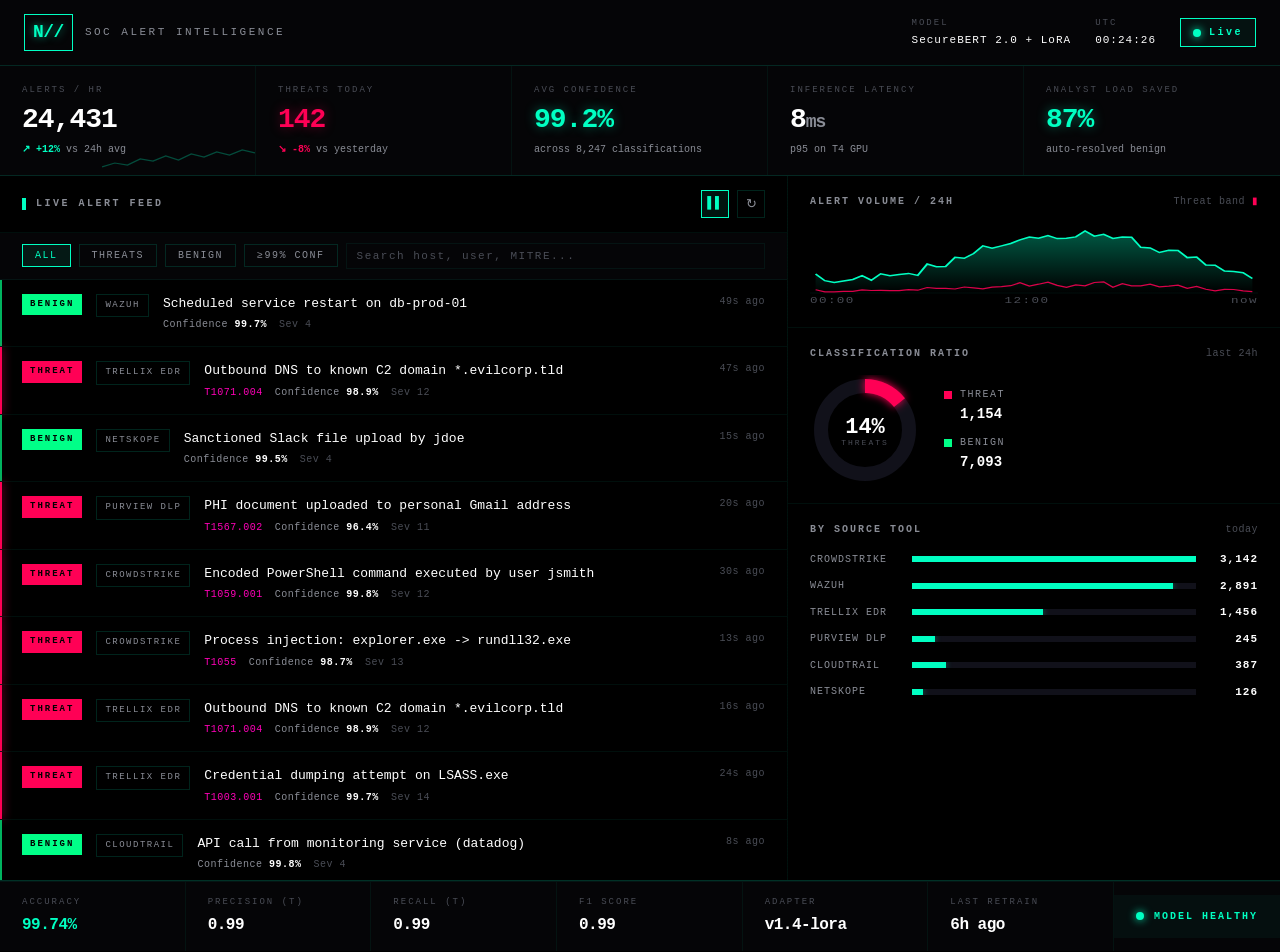
==== commit bb866284: "css file name fixed" ====
--- a/docs/index.html
+++ b/docs/index.html
@@ -9,7 +9,7 @@
 <link rel="preconnect" href="https://fonts.gstatic.com" crossorigin>
 <link href="https://fonts.googleapis.com/css2?family=JetBrains+Mono:wght@300;400;500;600;700;800&family=Space+Mono:wght@400;700&display=swap" rel="stylesheet">
 
-<link rel="stylesheet" href="css/styles.css">
+<link rel="stylesheet" href="css/style.css">
 </head>
 <body>
 <div class="app">
--- a/docs/css/style.css
+++ b/docs/css/style.css
@@ -0,0 +1,931 @@
+/* ============================================================
+   NAVITAS SOC // ALERT INTELLIGENCE — STYLESHEET
+   ------------------------------------------------------------
+   Section index:
+     1. Theme tokens (CSS variables)
+     2. Base / reset
+     3. Atmosphere overlays (scanlines, glow)
+     4. Header
+     5. KPI strip
+     6. Main grid + panel chrome
+     7. Filters + search
+     8. Alert rows
+     9. Charts (volume, donut, sources)
+    10. Health footer
+    11. Responsive breakpoints
+    12. Micro-animations
+   ============================================================ */
+
+
+/* ============ 1. THEME TOKENS ============ */
+:root {
+  --bg: #000000;
+  --surface-0: #050507;
+  --surface-1: #0a0a0f;
+  --surface-2: #11111a;
+  --border-dim: rgba(0, 255, 194, 0.06);
+  --border: rgba(0, 255, 194, 0.14);
+  --border-bright: rgba(0, 255, 194, 0.32);
+  --text-primary: #ffffff;
+  --text-secondary: #8a8d96;
+  --text-dim: #4a4d56;
+  --accent: #00ffc2;
+  --accent-dim: #007a5d;
+  --threat: #ff0055;
+  --threat-dim: #80002a;
+  --benign: #00ff88;
+  --benign-dim: #007a40;
+  --warning: #ff00b8;
+  --amber: #ffb800;
+}
+
+
+/* ============ 2. BASE / RESET ============ */
+* {
+  margin: 0;
+  padding: 0;
+  box-sizing: border-box;
+}
+
+html, body {
+  background: var(--bg);
+  color: var(--text-primary);
+  font-family: 'JetBrains Mono', ui-monospace, 'SF Mono', monospace;
+  font-size: 13px;
+  line-height: 1.5;
+  -webkit-font-smoothing: antialiased;
+  overflow-x: hidden;
+  min-height: 100vh;
+}
+
+
+/* ============ 3. ATMOSPHERE OVERLAYS ============ */
+body::before {
+  content: '';
+  position: fixed;
+  inset: 0;
+  background-image: repeating-linear-gradient(
+    0deg,
+    rgba(0, 255, 194, 0.015) 0,
+    rgba(0, 255, 194, 0.015) 1px,
+    transparent 1px,
+    transparent 3px
+  );
+  pointer-events: none;
+  z-index: 1;
+}
+
+body::after {
+  content: '';
+  position: fixed;
+  inset: 0;
+  background: radial-gradient(ellipse at top, rgba(0, 255, 194, 0.04) 0%, transparent 50%);
+  pointer-events: none;
+  z-index: 0;
+}
+
+.app {
+  position: relative;
+  z-index: 2;
+  display: flex;
+  flex-direction: column;
+  min-height: 100vh;
+}
+
+
+/* ============ 4. HEADER ============ */
+.header {
+  display: flex;
+  align-items: center;
+  justify-content: space-between;
+  padding: 14px 24px;
+  border-bottom: 1px solid var(--border);
+  background: var(--surface-0);
+  position: sticky;
+  top: 0;
+  z-index: 10;
+}
+
+.brand {
+  display: flex;
+  align-items: center;
+  gap: 12px;
+}
+
+.brand-mark {
+  font-family: 'Space Mono', monospace;
+  font-weight: 700;
+  font-size: 18px;
+  color: var(--accent);
+  letter-spacing: -0.5px;
+  padding: 4px 8px;
+  border: 1px solid var(--accent);
+  text-shadow: 0 0 8px rgba(0, 255, 194, 0.6);
+}
+
+.brand-text {
+  font-size: 11px;
+  font-weight: 500;
+  letter-spacing: 2.5px;
+  color: var(--text-secondary);
+  text-transform: uppercase;
+}
+
+.header-meta {
+  display: flex;
+  align-items: center;
+  gap: 24px;
+  font-size: 11px;
+  letter-spacing: 1px;
+}
+
+.meta-item {
+  display: flex;
+  flex-direction: column;
+  gap: 2px;
+}
+
+.meta-label {
+  color: var(--text-dim);
+  font-size: 9px;
+  text-transform: uppercase;
+  letter-spacing: 2px;
+}
+
+.meta-value {
+  color: var(--text-primary);
+  font-weight: 500;
+}
+
+.status {
+  display: flex;
+  align-items: center;
+  gap: 8px;
+  padding: 6px 12px;
+  border: 1px solid var(--accent);
+  background: rgba(0, 255, 194, 0.05);
+}
+
+.status-dot {
+  width: 8px;
+  height: 8px;
+  background: var(--accent);
+  border-radius: 50%;
+  box-shadow: 0 0 8px var(--accent);
+  animation: pulse 1.6s ease-in-out infinite;
+}
+
+.status-text {
+  font-size: 10px;
+  font-weight: 700;
+  letter-spacing: 2.5px;
+  color: var(--accent);
+}
+
+
+/* ============ 5. KPI STRIP ============ */
+.kpis {
+  display: grid;
+  grid-template-columns: repeat(5, 1fr);
+  gap: 0;
+  border-bottom: 1px solid var(--border);
+  background: var(--surface-0);
+}
+
+.kpi {
+  padding: 18px 22px;
+  border-right: 1px solid var(--border-dim);
+  position: relative;
+  overflow: hidden;
+}
+
+.kpi:last-child {
+  border-right: none;
+}
+
+.kpi-label {
+  font-size: 9px;
+  font-weight: 500;
+  letter-spacing: 2px;
+  color: var(--text-dim);
+  text-transform: uppercase;
+  margin-bottom: 8px;
+}
+
+.kpi-value {
+  font-family: 'Space Mono', monospace;
+  font-size: 28px;
+  font-weight: 700;
+  color: var(--text-primary);
+  letter-spacing: -1px;
+  line-height: 1;
+}
+
+.kpi-value.accent {
+  color: var(--accent);
+  text-shadow: 0 0 12px rgba(0, 255, 194, 0.4);
+}
+
+.kpi-value.threat {
+  color: var(--threat);
+  text-shadow: 0 0 12px rgba(255, 0, 85, 0.4);
+}
+
+.kpi-meta {
+  display: flex;
+  align-items: center;
+  gap: 6px;
+  margin-top: 8px;
+  font-size: 10px;
+  color: var(--text-secondary);
+}
+
+.kpi-delta {
+  font-weight: 600;
+}
+
+.kpi-delta.up { color: var(--accent); }
+.kpi-delta.down { color: var(--threat); }
+
+.kpi-sparkline {
+  position: absolute;
+  bottom: 0;
+  right: 0;
+  width: 60%;
+  height: 30px;
+  opacity: 0.4;
+}
+
+
+/* ============ 6. MAIN GRID + PANEL CHROME ============ */
+.main {
+  flex: 1;
+  display: grid;
+  grid-template-columns: 1.6fr 1fr;
+  gap: 1px;
+  background: var(--border-dim);
+  border-bottom: 1px solid var(--border);
+}
+
+.panel {
+  background: var(--bg);
+  display: flex;
+  flex-direction: column;
+}
+
+.panel-header {
+  display: flex;
+  align-items: center;
+  justify-content: space-between;
+  padding: 14px 22px;
+  border-bottom: 1px solid var(--border-dim);
+}
+
+.panel-title {
+  display: flex;
+  align-items: center;
+  gap: 10px;
+  font-size: 10px;
+  font-weight: 600;
+  letter-spacing: 2.5px;
+  color: var(--text-secondary);
+  text-transform: uppercase;
+}
+
+.panel-title::before {
+  content: '';
+  width: 4px;
+  height: 12px;
+  background: var(--accent);
+}
+
+.panel-actions {
+  display: flex;
+  gap: 8px;
+}
+
+.btn-icon {
+  width: 28px;
+  height: 28px;
+  display: flex;
+  align-items: center;
+  justify-content: center;
+  background: transparent;
+  border: 1px solid var(--border);
+  color: var(--text-secondary);
+  cursor: pointer;
+  font-family: inherit;
+  font-size: 13px;
+  transition: all 0.15s;
+}
+
+.btn-icon:hover {
+  border-color: var(--accent);
+  color: var(--accent);
+}
+
+.btn-icon.active {
+  border-color: var(--accent);
+  color: var(--accent);
+  background: rgba(0, 255, 194, 0.08);
+}
+
+
+/* ============ 7. FILTERS + SEARCH ============ */
+.feed-filters {
+  display: flex;
+  align-items: center;
+  gap: 8px;
+  padding: 10px 22px;
+  border-bottom: 1px solid var(--border-dim);
+  background: var(--surface-0);
+}
+
+.filter-chip {
+  padding: 5px 12px;
+  background: transparent;
+  border: 1px solid var(--border);
+  color: var(--text-secondary);
+  font-family: inherit;
+  font-size: 10px;
+  letter-spacing: 1.5px;
+  text-transform: uppercase;
+  cursor: pointer;
+  transition: all 0.15s;
+}
+
+.filter-chip:hover {
+  border-color: var(--border-bright);
+  color: var(--text-primary);
+}
+
+.filter-chip.active {
+  border-color: var(--accent);
+  background: rgba(0, 255, 194, 0.08);
+  color: var(--accent);
+}
+
+.filter-chip.active.threats {
+  border-color: var(--threat);
+  background: rgba(255, 0, 85, 0.08);
+  color: var(--threat);
+}
+
+.search-input {
+  flex: 1;
+  background: transparent;
+  border: 1px solid var(--border-dim);
+  color: var(--text-primary);
+  font-family: inherit;
+  font-size: 11px;
+  padding: 6px 10px;
+  letter-spacing: 1px;
+  outline: none;
+  transition: border-color 0.15s;
+}
+
+.search-input:focus {
+  border-color: var(--accent);
+}
+
+.search-input::placeholder {
+  color: var(--text-dim);
+  letter-spacing: 1.5px;
+}
+
+
+/* ============ 8. ALERT ROWS ============ */
+.feed-list {
+  flex: 1;
+  overflow-y: auto;
+  max-height: 600px;
+}
+
+.feed-list::-webkit-scrollbar {
+  width: 8px;
+}
+
+.feed-list::-webkit-scrollbar-track {
+  background: var(--surface-0);
+}
+
+.feed-list::-webkit-scrollbar-thumb {
+  background: var(--border);
+}
+
+.alert {
+  display: grid;
+  grid-template-columns: auto auto 1fr auto;
+  align-items: start;
+  gap: 14px;
+  padding: 14px 22px;
+  border-bottom: 1px solid var(--border-dim);
+  cursor: pointer;
+  transition: background 0.15s;
+  position: relative;
+  animation: slideIn 0.35s ease-out;
+}
+
+.alert:hover {
+  background: var(--surface-0);
+}
+
+.alert.expanded {
+  background: var(--surface-1);
+}
+
+.alert::before {
+  content: '';
+  position: absolute;
+  left: 0;
+  top: 0;
+  bottom: 0;
+  width: 2px;
+  background: var(--threat);
+  opacity: 0;
+}
+
+.alert.threat::before {
+  background: var(--threat);
+  opacity: 1;
+  box-shadow: 0 0 10px var(--threat);
+}
+
+.alert.benign::before {
+  background: var(--benign);
+  opacity: 0.7;
+}
+
+.badge {
+  font-size: 9px;
+  font-weight: 700;
+  letter-spacing: 2px;
+  padding: 4px 8px;
+  text-transform: uppercase;
+  white-space: nowrap;
+}
+
+.badge.threat {
+  background: var(--threat);
+  color: #000;
+}
+
+.badge.benign {
+  background: var(--benign);
+  color: #000;
+}
+
+.badge.source {
+  background: transparent;
+  border: 1px solid var(--border);
+  color: var(--text-secondary);
+  font-weight: 500;
+  letter-spacing: 1.5px;
+}
+
+.alert-content {
+  min-width: 0;
+}
+
+.alert-title {
+  font-size: 13px;
+  color: var(--text-primary);
+  font-weight: 500;
+  overflow: hidden;
+  text-overflow: ellipsis;
+  white-space: nowrap;
+}
+
+.alert-meta {
+  display: flex;
+  align-items: center;
+  gap: 12px;
+  margin-top: 4px;
+  font-size: 10px;
+  color: var(--text-dim);
+  letter-spacing: 0.5px;
+}
+
+.alert-meta .mitre {
+  color: var(--warning);
+  font-weight: 500;
+}
+
+.alert-meta .confidence {
+  color: var(--text-secondary);
+}
+
+.alert-meta .confidence strong {
+  color: var(--text-primary);
+  font-weight: 600;
+}
+
+.alert-time {
+  font-size: 10px;
+  color: var(--text-dim);
+  white-space: nowrap;
+  letter-spacing: 0.5px;
+  text-align: right;
+  min-width: 60px;
+}
+
+.alert-detail {
+  display: none;
+  grid-column: 1 / -1;
+  padding: 16px 0 4px;
+  margin-top: 8px;
+  border-top: 1px solid var(--border-dim);
+}
+
+.alert.expanded .alert-detail {
+  display: grid;
+  grid-template-columns: 1fr 1fr;
+  gap: 16px 32px;
+}
+
+.detail-field {
+  display: flex;
+  flex-direction: column;
+  gap: 4px;
+}
+
+.detail-label {
+  font-size: 9px;
+  letter-spacing: 2px;
+  color: var(--text-dim);
+  text-transform: uppercase;
+}
+
+.detail-value {
+  font-size: 11px;
+  color: var(--text-primary);
+  word-break: break-all;
+}
+
+.detail-value.raw {
+  font-family: 'JetBrains Mono', monospace;
+  font-size: 10px;
+  color: var(--text-secondary);
+  background: var(--surface-1);
+  padding: 8px 10px;
+  border-left: 2px solid var(--accent);
+  white-space: pre-wrap;
+}
+
+.detail-field.full {
+  grid-column: 1 / -1;
+}
+
+
+/* ============ 9. CHARTS (volume, donut, sources) ============ */
+.charts {
+  display: flex;
+  flex-direction: column;
+}
+
+.chart-block {
+  padding: 18px 22px;
+  border-bottom: 1px solid var(--border-dim);
+}
+
+.chart-block:last-child {
+  border-bottom: none;
+  flex: 1;
+}
+
+.chart-title-row {
+  display: flex;
+  align-items: baseline;
+  justify-content: space-between;
+  margin-bottom: 14px;
+}
+
+.chart-title {
+  font-size: 10px;
+  font-weight: 600;
+  letter-spacing: 2px;
+  color: var(--text-secondary);
+  text-transform: uppercase;
+}
+
+.chart-subtitle {
+  font-size: 10px;
+  color: var(--text-dim);
+  letter-spacing: 0.5px;
+}
+
+/* Volume area chart */
+.volume-chart {
+  width: 100%;
+  height: 80px;
+}
+
+.volume-chart .area {
+  fill: url(#volumeGradient);
+}
+
+.volume-chart .line {
+  fill: none;
+  stroke: var(--accent);
+  stroke-width: 1.5;
+}
+
+.volume-chart .axis-line {
+  stroke: var(--border-dim);
+  stroke-width: 1;
+}
+
+.volume-chart .axis-label {
+  fill: var(--text-dim);
+  font-family: 'JetBrains Mono', monospace;
+  font-size: 9px;
+  letter-spacing: 1px;
+}
+
+/* Donut */
+.donut-wrap {
+  display: flex;
+  align-items: center;
+  gap: 24px;
+}
+
+.donut {
+  width: 110px;
+  height: 110px;
+  flex-shrink: 0;
+}
+
+.donut .ring-bg {
+  fill: none;
+  stroke: var(--surface-2);
+  stroke-width: 14;
+}
+
+.donut .ring-threat {
+  fill: none;
+  stroke: var(--threat);
+  stroke-width: 14;
+  stroke-linecap: butt;
+  filter: drop-shadow(0 0 4px var(--threat));
+}
+
+.donut-center {
+  text-anchor: middle;
+  dominant-baseline: middle;
+}
+
+.donut-center .pct {
+  font-family: 'Space Mono', monospace;
+  font-size: 22px;
+  font-weight: 700;
+  fill: var(--text-primary);
+}
+
+.donut-center .lbl {
+  font-size: 8px;
+  letter-spacing: 2px;
+  fill: var(--text-dim);
+  text-transform: uppercase;
+}
+
+.donut-legend {
+  display: flex;
+  flex-direction: column;
+  gap: 10px;
+  flex: 1;
+}
+
+.legend-row {
+  display: flex;
+  flex-direction: column;
+  gap: 2px;
+}
+
+.legend-label {
+  display: flex;
+  align-items: center;
+  gap: 8px;
+  font-size: 10px;
+  letter-spacing: 1.5px;
+  color: var(--text-secondary);
+  text-transform: uppercase;
+}
+
+.legend-dot {
+  width: 8px;
+  height: 8px;
+}
+
+.legend-dot.threat { background: var(--threat); }
+.legend-dot.benign { background: var(--benign); }
+
+.legend-value {
+  font-family: 'Space Mono', monospace;
+  font-size: 14px;
+  font-weight: 700;
+  color: var(--text-primary);
+  margin-left: 16px;
+}
+
+/* Source bars */
+.sources {
+  display: flex;
+  flex-direction: column;
+  gap: 10px;
+}
+
+.source-row {
+  display: grid;
+  grid-template-columns: 90px 1fr 50px;
+  align-items: center;
+  gap: 12px;
+  font-size: 10px;
+  letter-spacing: 1px;
+}
+
+.source-name {
+  color: var(--text-secondary);
+  text-transform: uppercase;
+}
+
+.source-bar {
+  height: 6px;
+  background: var(--surface-2);
+  position: relative;
+  overflow: hidden;
+}
+
+.source-fill {
+  height: 100%;
+  background: var(--accent);
+  box-shadow: 0 0 6px rgba(0, 255, 194, 0.4);
+  transition: width 0.6s cubic-bezier(0.2, 0.8, 0.2, 1);
+}
+
+.source-value {
+  font-family: 'Space Mono', monospace;
+  font-weight: 700;
+  color: var(--text-primary);
+  text-align: right;
+  font-size: 11px;
+}
+
+
+/* ============ 10. HEALTH FOOTER ============ */
+.health-bar {
+  display: grid;
+  grid-template-columns: repeat(6, 1fr) auto;
+  align-items: center;
+  gap: 0;
+  padding: 0;
+  background: var(--surface-0);
+  border-top: 1px solid var(--border-dim);
+}
+
+.health-item {
+  padding: 14px 22px;
+  border-right: 1px solid var(--border-dim);
+}
+
+.health-label {
+  font-size: 9px;
+  letter-spacing: 2px;
+  color: var(--text-dim);
+  text-transform: uppercase;
+  margin-bottom: 4px;
+}
+
+.health-value {
+  font-family: 'Space Mono', monospace;
+  font-size: 16px;
+  font-weight: 700;
+  color: var(--text-primary);
+  letter-spacing: -0.5px;
+}
+
+.health-value.good {
+  color: var(--accent);
+}
+
+.health-status {
+  padding: 14px 22px;
+  display: flex;
+  align-items: center;
+  gap: 10px;
+  background: rgba(0, 255, 194, 0.04);
+}
+
+.health-status-dot {
+  width: 8px;
+  height: 8px;
+  background: var(--accent);
+  border-radius: 50%;
+  box-shadow: 0 0 8px var(--accent);
+  animation: pulse 2s ease-in-out infinite;
+}
+
+.health-status-text {
+  font-size: 10px;
+  letter-spacing: 2px;
+  color: var(--accent);
+  text-transform: uppercase;
+  font-weight: 600;
+}
+
+
+/* ============ 11. RESPONSIVE BREAKPOINTS ============ */
+@media (max-width: 1100px) {
+  .main {
+    grid-template-columns: 1fr;
+  }
+  .kpis {
+    grid-template-columns: repeat(3, 1fr);
+  }
+  .kpi:nth-child(n+4) {
+    border-top: 1px solid var(--border-dim);
+  }
+  .health-bar {
+    grid-template-columns: repeat(3, 1fr);
+  }
+  .health-item:nth-child(n+4) {
+    border-top: 1px solid var(--border-dim);
+  }
+  .health-status {
+    grid-column: 1 / -1;
+    border-top: 1px solid var(--border-dim);
+    justify-content: center;
+  }
+}
+
+@media (max-width: 640px) {
+  .header {
+    padding: 12px 16px;
+    flex-direction: column;
+    gap: 12px;
+    align-items: flex-start;
+  }
+  .header-meta {
+    gap: 16px;
+  }
+  .kpis {
+    grid-template-columns: repeat(2, 1fr);
+  }
+  .kpi {
+    padding: 14px 16px;
+  }
+  .kpi-value {
+    font-size: 22px;
+  }
+  .feed-filters {
+    flex-wrap: wrap;
+    padding: 10px 16px;
+  }
+  .search-input {
+    flex-basis: 100%;
+    order: 99;
+  }
+  .alert {
+    padding: 12px 16px;
+    grid-template-columns: auto 1fr auto;
+    gap: 10px;
+  }
+  .alert .badge.source {
+    grid-column: 2;
+    grid-row: 2;
+    justify-self: start;
+  }
+  .alert.expanded .alert-detail {
+    grid-template-columns: 1fr;
+  }
+  .panel-header {
+    padding: 12px 16px;
+  }
+  .chart-block {
+    padding: 14px 16px;
+  }
+  .health-bar {
+    grid-template-columns: repeat(2, 1fr);
+  }
+}
+
+
+/* ============ 12. MICRO-ANIMATIONS ============ */
+@keyframes pulse {
+  0%, 100% { opacity: 1; transform: scale(1); }
+  50% { opacity: 0.4; transform: scale(0.85); }
+}
+
+@keyframes slideIn {
+  from { opacity: 0; transform: translateX(-12px); }
+  to { opacity: 1; transform: translateX(0); }
+}
+
+@keyframes glitch {
+  0% { text-shadow: 2px 0 var(--threat), -2px 0 var(--accent); }
+  50% { text-shadow: -1px 0 var(--threat), 1px 0 var(--accent); }
+  100% { text-shadow: none; }
+}
+
+.alert.threat.fresh .alert-title {
+  animation: glitch 0.4s steps(2, end);
+}
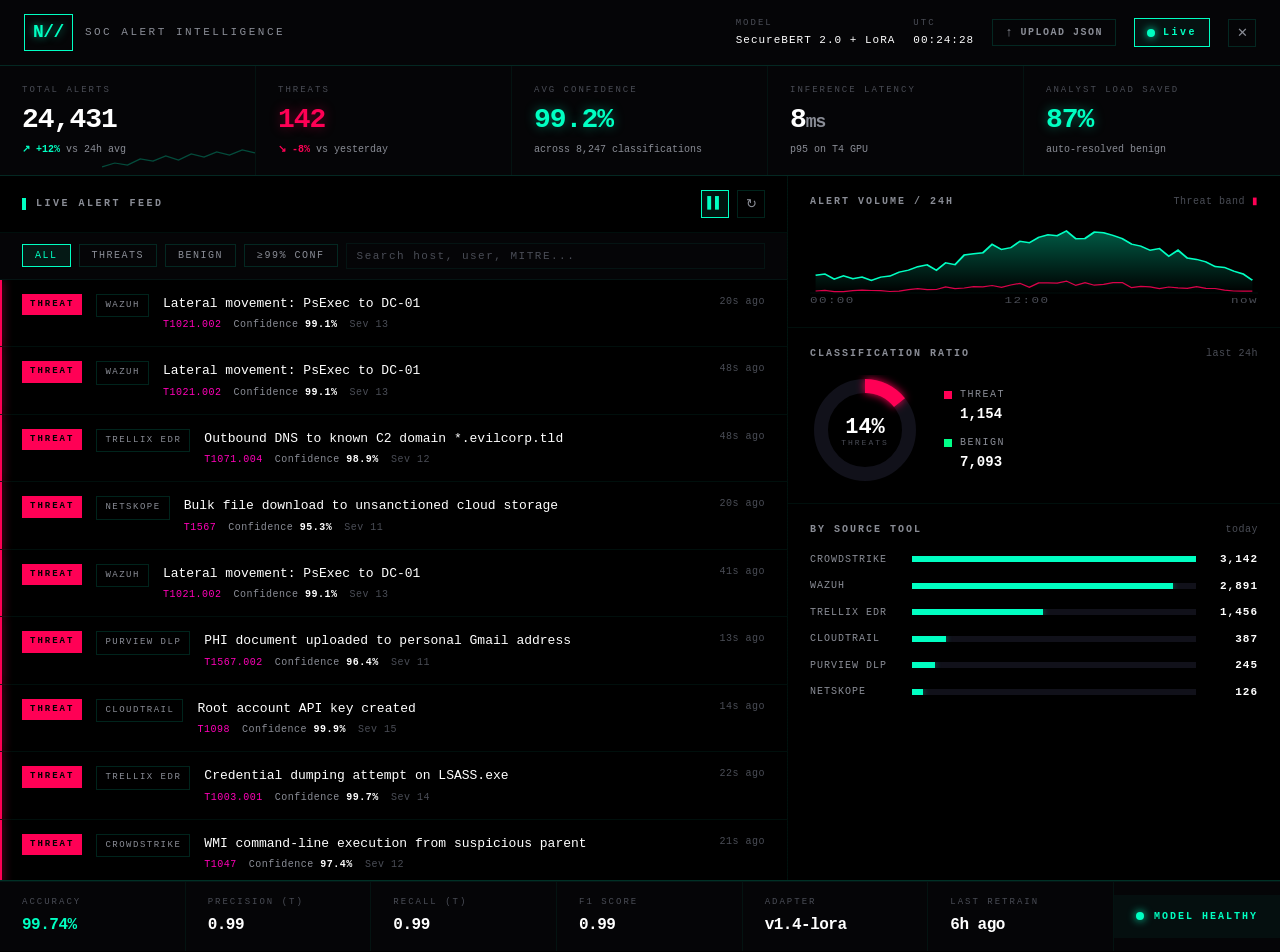
==== commit 6d46a1c1: "feat(dashboard): JSON upload + dataset mode with flexible schema detection" ====
--- a/docs/index.html
+++ b/docs/index.html
@@ -28,20 +28,35 @@
         <span class="meta-label">UTC</span>
         <span class="meta-value" id="clock">--:--:--</span>
       </div>
-      <div class="status">
+
+      <button class="upload-btn" id="upload-btn">
+        <span class="upload-icon">&#8593;</span>
+        <span>Upload JSON</span>
+      </button>
+      <input type="file" id="file-input" accept=".json,application/json">
+
+      <div class="status" id="status-indicator">
         <span class="status-dot"></span>
-        <span class="status-text">Live</span>
-      </div>
+        <span class="status-text" id="status-text">Live</span>
+      </div>
+
+      <button class="btn-icon clear-btn" id="clear-data" title="Clear dataset, return to live mode">&#10005;</button>
     </div>
   </header>
 
+  <div class="dataset-bar" id="dataset-bar">
+    <span class="dataset-label">Dataset</span>
+    <span class="dataset-name" id="dataset-name">&mdash;</span>
+    <span class="dataset-stats" id="dataset-stats"></span>
+  </div>
+
   <section class="kpis">
     <div class="kpi">
-      <div class="kpi-label">Alerts / hr</div>
+      <div class="kpi-label">Total alerts</div>
       <div class="kpi-value" id="kpi-volume">24,431</div>
       <div class="kpi-meta">
         <span class="kpi-delta up">&#8599; +12%</span>
-        <span>vs 24h avg</span>
+        <span id="kpi-volume-meta">vs 24h avg</span>
       </div>
       <svg class="kpi-sparkline" viewBox="0 0 120 30" preserveAspectRatio="none">
         <polyline points="0,22 10,18 20,20 30,14 40,16 50,11 60,15 70,9 80,12 90,7 100,10 110,5 120,8"
@@ -49,18 +64,18 @@
       </svg>
     </div>
     <div class="kpi">
-      <div class="kpi-label">Threats today</div>
+      <div class="kpi-label">Threats</div>
       <div class="kpi-value threat" id="kpi-threats">142</div>
       <div class="kpi-meta">
-        <span class="kpi-delta down">&#8600; -8%</span>
-        <span>vs yesterday</span>
+        <span class="kpi-delta down" id="kpi-threats-delta">&#8600; -8%</span>
+        <span id="kpi-threats-meta">vs yesterday</span>
       </div>
     </div>
     <div class="kpi">
       <div class="kpi-label">Avg confidence</div>
-      <div class="kpi-value accent">99.2%</div>
-      <div class="kpi-meta">
-        <span>across 8,247 classifications</span>
+      <div class="kpi-value accent" id="kpi-confidence">99.2%</div>
+      <div class="kpi-meta">
+        <span id="kpi-confidence-meta">across 8,247 classifications</span>
       </div>
     </div>
     <div class="kpi">
@@ -72,7 +87,7 @@
     </div>
     <div class="kpi">
       <div class="kpi-label">Analyst load saved</div>
-      <div class="kpi-value accent">87%</div>
+      <div class="kpi-value accent" id="kpi-saved">87%</div>
       <div class="kpi-meta">
         <span>auto-resolved benign</span>
       </div>
@@ -83,7 +98,7 @@
 
     <div class="panel feed">
       <div class="panel-header">
-        <div class="panel-title">Live Alert Feed</div>
+        <div class="panel-title" id="feed-title">Live Alert Feed</div>
         <div class="panel-actions">
           <button class="btn-icon active" id="play-toggle" title="Pause feed">&#9612;&#9612;</button>
           <button class="btn-icon" id="refresh" title="Refresh">&#8635;</button>
@@ -103,7 +118,7 @@
 
       <div class="chart-block">
         <div class="chart-title-row">
-          <div class="chart-title">Alert volume / 24h</div>
+          <div class="chart-title" id="chart-volume-title">Alert volume / 24h</div>
           <div class="chart-subtitle">Threat band <span style="color:var(--threat)">&#9646;</span></div>
         </div>
         <svg class="volume-chart" viewBox="0 0 320 80" preserveAspectRatio="none">
@@ -117,35 +132,35 @@
           <path id="volume-area" class="area" d=""/>
           <polyline id="volume-line" class="line" points=""/>
           <polyline id="threat-line" points="" fill="none" stroke="#ff0055" stroke-width="1.2" opacity="0.85"/>
-          <text class="axis-label" x="0" y="80">00:00</text>
-          <text class="axis-label" x="155" y="80" text-anchor="middle">12:00</text>
-          <text class="axis-label" x="320" y="80" text-anchor="end">now</text>
+          <text class="axis-label" id="volume-x0" x="0" y="80">00:00</text>
+          <text class="axis-label" id="volume-x1" x="155" y="80" text-anchor="middle">12:00</text>
+          <text class="axis-label" id="volume-x2" x="320" y="80" text-anchor="end">now</text>
         </svg>
       </div>
 
       <div class="chart-block">
         <div class="chart-title-row">
           <div class="chart-title">Classification ratio</div>
-          <div class="chart-subtitle">last 24h</div>
+          <div class="chart-subtitle" id="chart-donut-sub">last 24h</div>
         </div>
         <div class="donut-wrap">
           <svg class="donut" viewBox="0 0 110 110">
             <circle class="ring-bg" cx="55" cy="55" r="44"/>
-            <circle class="ring-threat" cx="55" cy="55" r="44"
+            <circle class="ring-threat" id="donut-ring" cx="55" cy="55" r="44"
               stroke-dasharray="276.46" stroke-dashoffset="237" transform="rotate(-90 55 55)"/>
             <g class="donut-center">
-              <text class="pct" x="55" y="52">14%</text>
+              <text class="pct" id="donut-pct" x="55" y="52">14%</text>
               <text class="lbl" x="55" y="68">Threats</text>
             </g>
           </svg>
           <div class="donut-legend">
             <div class="legend-row">
               <div class="legend-label"><span class="legend-dot threat"></span>Threat</div>
-              <div class="legend-value">1,154</div>
+              <div class="legend-value" id="legend-threat-count">1,154</div>
             </div>
             <div class="legend-row">
               <div class="legend-label"><span class="legend-dot benign"></span>Benign</div>
-              <div class="legend-value">7,093</div>
+              <div class="legend-value" id="legend-benign-count">7,093</div>
             </div>
           </div>
         </div>
@@ -154,7 +169,7 @@
       <div class="chart-block">
         <div class="chart-title-row">
           <div class="chart-title">By source tool</div>
-          <div class="chart-subtitle">today</div>
+          <div class="chart-subtitle" id="chart-sources-sub">today</div>
         </div>
         <div class="sources" id="sources"></div>
       </div>
@@ -195,7 +210,17 @@
 
 </div>
 
+<div class="drop-overlay" id="drop-overlay">
+  <div class="drop-overlay-inner">
+    <div class="drop-icon">&#8595;</div>
+    <div class="drop-title">Drop JSON to load</div>
+    <div class="drop-sub">Classified alerts dataset</div>
+  </div>
+</div>
+
+<div class="toast" id="toast"></div>
+
 <script src="js/data.js"></script>
 <script src="js/dashboard.js"></script>
 </body>
-</html>
+</html>
--- a/docs/css/style.css
+++ b/docs/css/style.css
@@ -6,14 +6,18 @@
      2. Base / reset
      3. Atmosphere overlays (scanlines, glow)
      4. Header
-     5. KPI strip
-     6. Main grid + panel chrome
-     7. Filters + search
-     8. Alert rows
-     9. Charts (volume, donut, sources)
-    10. Health footer
-    11. Responsive breakpoints
-    12. Micro-animations
+     5. Upload button + file input
+     6. Dataset bar (shown when JSON is loaded)
+     7. KPI strip
+     8. Main grid + panel chrome
+     9. Filters + search
+    10. Alert rows
+    11. Charts (volume, donut, sources)
+    12. Health footer
+    13. Drop overlay (drag-and-drop target)
+    14. Toast (transient notifications)
+    15. Responsive breakpoints
+    16. Micro-animations
    ============================================================ */
 
 
@@ -134,7 +138,7 @@
 .header-meta {
   display: flex;
   align-items: center;
-  gap: 24px;
+  gap: 18px;
   font-size: 11px;
   letter-spacing: 1px;
 }
@@ -164,6 +168,7 @@
   padding: 6px 12px;
   border: 1px solid var(--accent);
   background: rgba(0, 255, 194, 0.05);
+  transition: all 0.2s;
 }
 
 .status-dot {
@@ -182,8 +187,111 @@
   color: var(--accent);
 }
 
-
-/* ============ 5. KPI STRIP ============ */
+/* Dataset mode color shift */
+.status.dataset {
+  border-color: var(--warning);
+  background: rgba(255, 0, 184, 0.06);
+}
+
+.status.dataset .status-dot {
+  background: var(--warning);
+  box-shadow: 0 0 8px var(--warning);
+  animation: none;
+}
+
+.status.dataset .status-text {
+  color: var(--warning);
+}
+
+
+/* ============ 5. UPLOAD BUTTON + FILE INPUT ============ */
+.upload-btn {
+  display: flex;
+  align-items: center;
+  gap: 6px;
+  padding: 6px 12px;
+  background: transparent;
+  border: 1px solid var(--border);
+  color: var(--text-secondary);
+  font-family: inherit;
+  font-size: 10px;
+  font-weight: 600;
+  letter-spacing: 1.5px;
+  text-transform: uppercase;
+  cursor: pointer;
+  transition: all 0.15s;
+}
+
+.upload-btn:hover {
+  border-color: var(--accent);
+  color: var(--accent);
+  background: rgba(0, 255, 194, 0.05);
+}
+
+.upload-icon {
+  font-size: 13px;
+  line-height: 1;
+}
+
+#file-input {
+  display: none;
+}
+
+.clear-btn {
+  display: none;
+  border-color: var(--threat);
+  color: var(--threat);
+}
+
+.clear-btn:hover {
+  background: rgba(255, 0, 85, 0.08);
+  border-color: var(--threat);
+  color: var(--threat);
+}
+
+.clear-btn.visible {
+  display: flex;
+}
+
+
+/* ============ 6. DATASET BAR ============ */
+.dataset-bar {
+  display: none;
+  align-items: center;
+  gap: 14px;
+  padding: 10px 24px;
+  background: rgba(255, 0, 184, 0.04);
+  border-bottom: 1px solid rgba(255, 0, 184, 0.18);
+  font-size: 11px;
+}
+
+.dataset-bar.visible {
+  display: flex;
+}
+
+.dataset-label {
+  font-size: 9px;
+  letter-spacing: 2px;
+  color: var(--text-dim);
+  text-transform: uppercase;
+}
+
+.dataset-name {
+  font-family: 'Space Mono', monospace;
+  font-weight: 700;
+  color: var(--warning);
+  letter-spacing: 0.5px;
+}
+
+.dataset-stats {
+  color: var(--text-secondary);
+  font-size: 10px;
+  letter-spacing: 1px;
+  margin-left: auto;
+}
+
+
+/* ============ 7. KPI STRIP ============ */
 .kpis {
   display: grid;
   grid-template-columns: repeat(5, 1fr);
@@ -257,7 +365,7 @@
 }
 
 
-/* ============ 6. MAIN GRID + PANEL CHROME ============ */
+/* ============ 8. MAIN GRID + PANEL CHROME ============ */
 .main {
   flex: 1;
   display: grid;
@@ -331,7 +439,7 @@
 }
 
 
-/* ============ 7. FILTERS + SEARCH ============ */
+/* ============ 9. FILTERS + SEARCH ============ */
 .feed-filters {
   display: flex;
   align-items: center;
@@ -394,7 +502,7 @@
 }
 
 
-/* ============ 8. ALERT ROWS ============ */
+/* ============ 10. ALERT ROWS ============ */
 .feed-list {
   flex: 1;
   overflow-y: auto;
@@ -570,14 +678,25 @@
   padding: 8px 10px;
   border-left: 2px solid var(--accent);
   white-space: pre-wrap;
+  max-height: 220px;
+  overflow-y: auto;
 }
 
 .detail-field.full {
   grid-column: 1 / -1;
 }
 
-
-/* ============ 9. CHARTS (volume, donut, sources) ============ */
+.empty-feed {
+  padding: 60px 22px;
+  text-align: center;
+  color: var(--text-dim);
+  font-size: 11px;
+  letter-spacing: 2px;
+  text-transform: uppercase;
+}
+
+
+/* ============ 11. CHARTS ============ */
 .charts {
   display: flex;
   flex-direction: column;
@@ -614,7 +733,6 @@
   letter-spacing: 0.5px;
 }
 
-/* Volume area chart */
 .volume-chart {
   width: 100%;
   height: 80px;
@@ -642,7 +760,6 @@
   letter-spacing: 1px;
 }
 
-/* Donut */
 .donut-wrap {
   display: flex;
   align-items: center;
@@ -667,6 +784,7 @@
   stroke-width: 14;
   stroke-linecap: butt;
   filter: drop-shadow(0 0 4px var(--threat));
+  transition: stroke-dashoffset 0.6s cubic-bezier(0.2, 0.8, 0.2, 1);
 }
 
 .donut-center {
@@ -727,7 +845,6 @@
   margin-left: 16px;
 }
 
-/* Source bars */
 .sources {
   display: flex;
   flex-direction: column;
@@ -746,6 +863,9 @@
 .source-name {
   color: var(--text-secondary);
   text-transform: uppercase;
+  overflow: hidden;
+  text-overflow: ellipsis;
+  white-space: nowrap;
 }
 
 .source-bar {
@@ -771,7 +891,7 @@
 }
 
 
-/* ============ 10. HEALTH FOOTER ============ */
+/* ============ 12. HEALTH FOOTER ============ */
 .health-bar {
   display: grid;
   grid-template-columns: repeat(6, 1fr) auto;
@@ -833,7 +953,88 @@
 }
 
 
-/* ============ 11. RESPONSIVE BREAKPOINTS ============ */
+/* ============ 13. DROP OVERLAY ============ */
+.drop-overlay {
+  position: fixed;
+  inset: 0;
+  z-index: 1000;
+  display: none;
+  align-items: center;
+  justify-content: center;
+  background: rgba(0, 0, 0, 0.85);
+  backdrop-filter: blur(6px);
+  pointer-events: none;
+}
+
+.drop-overlay.active {
+  display: flex;
+}
+
+.drop-overlay-inner {
+  text-align: center;
+  padding: 60px 80px;
+  border: 2px dashed var(--accent);
+  background: rgba(0, 255, 194, 0.03);
+}
+
+.drop-icon {
+  font-family: 'Space Mono', monospace;
+  font-size: 56px;
+  color: var(--accent);
+  text-shadow: 0 0 20px var(--accent);
+  margin-bottom: 12px;
+  animation: bob 1.4s ease-in-out infinite;
+}
+
+.drop-title {
+  font-family: 'Space Mono', monospace;
+  font-size: 18px;
+  font-weight: 700;
+  letter-spacing: 4px;
+  color: var(--accent);
+  text-transform: uppercase;
+  margin-bottom: 6px;
+}
+
+.drop-sub {
+  font-size: 10px;
+  letter-spacing: 3px;
+  color: var(--text-secondary);
+  text-transform: uppercase;
+}
+
+
+/* ============ 14. TOAST ============ */
+.toast {
+  position: fixed;
+  bottom: 24px;
+  left: 50%;
+  transform: translateX(-50%) translateY(100px);
+  background: var(--surface-1);
+  border: 1px solid var(--accent);
+  color: var(--text-primary);
+  padding: 12px 22px;
+  font-size: 11px;
+  letter-spacing: 1.5px;
+  z-index: 999;
+  opacity: 0;
+  transition: all 0.3s cubic-bezier(0.2, 0.8, 0.2, 1);
+  box-shadow: 0 0 24px rgba(0, 255, 194, 0.2);
+  max-width: 80vw;
+}
+
+.toast.visible {
+  transform: translateX(-50%) translateY(0);
+  opacity: 1;
+}
+
+.toast.error {
+  border-color: var(--threat);
+  box-shadow: 0 0 24px rgba(255, 0, 85, 0.25);
+}
+
+
+/* ============ 15. RESPONSIVE BREAKPOINTS ============ */
 @media (max-width: 1100px) {
   .main {
     grid-template-columns: 1fr;
@@ -865,7 +1066,11 @@
     align-items: flex-start;
   }
   .header-meta {
-    gap: 16px;
+    gap: 14px;
+    flex-wrap: wrap;
+  }
+  .upload-btn span:not(.upload-icon) {
+    display: none;
   }
   .kpis {
     grid-template-columns: repeat(2, 1fr);
@@ -906,10 +1111,17 @@
   .health-bar {
     grid-template-columns: repeat(2, 1fr);
   }
-}
-
-
-/* ============ 12. MICRO-ANIMATIONS ============ */
+  .drop-overlay-inner {
+    padding: 40px 30px;
+  }
+  .drop-title {
+    font-size: 14px;
+    letter-spacing: 2px;
+  }
+}
+
+
+/* ============ 16. MICRO-ANIMATIONS ============ */
 @keyframes pulse {
   0%, 100% { opacity: 1; transform: scale(1); }
   50% { opacity: 0.4; transform: scale(0.85); }
@@ -926,6 +1138,11 @@
   100% { text-shadow: none; }
 }
 
+@keyframes bob {
+  0%, 100% { transform: translateY(0); }
+  50% { transform: translateY(-8px); }
+}
+
 .alert.threat.fresh .alert-title {
   animation: glitch 0.4s steps(2, end);
-}
+}
